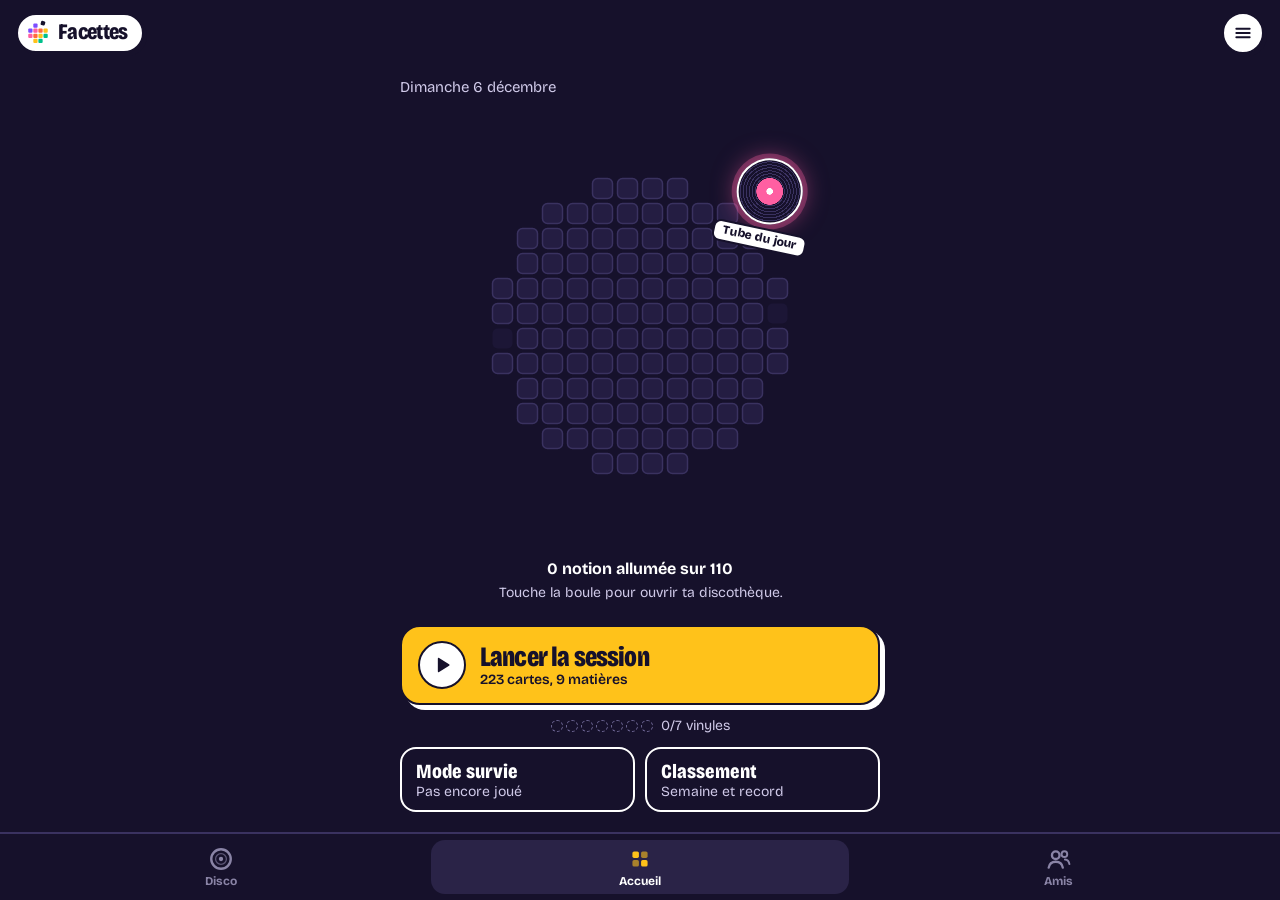
==== index.html @ 5434ef72 "Écran Amis : demandes, classement des amis, records battus Co-Authored-By: Claude Opus 5.5 <noreply@" ====
<!doctype html>
<html lang="fr">
<head>
  <meta charset="utf-8">
  <meta name="viewport" content="width=device-width, initial-scale=1, maximum-scale=1, viewport-fit=cover">
  <!-- CSP (GitHub Pages n'envoie pas d'en-têtes) : seuls nos fichiers, Supabase et Turnstile sont autorisés.
       Elle protège la session (dans localStorage) même si une faille XSS apparaissait un jour. -->
  <meta http-equiv="Content-Security-Policy" content="default-src 'self'; script-src 'self' https://challenges.cloudflare.com; connect-src 'self' https://hiqymrmygjisqqypbfxp.supabase.co; frame-src https://challenges.cloudflare.com; img-src 'self' data:; style-src 'self'; font-src 'self'; base-uri 'none'; form-action 'none'; object-src 'none'">
  <meta name="referrer" content="strict-origin-when-cross-origin">
  <title>Facettes</title>
  <meta name="description" content="Facettes : un fil de révision du BUT informatique, fiches et petits jeux qui alternent.">
  <link rel="manifest" href="manifest.webmanifest">
  <meta name="theme-color" content="#16112B">
  <link rel="icon" href="favicon.svg" type="image/svg+xml">
  <!-- iPhone : l'écran d'accueil n'accepte pas le SVG, il lui faut un PNG 180×180 -->
  <link rel="apple-touch-icon" href="icone-180.png">
  <meta name="apple-mobile-web-app-capable" content="yes">
  <meta name="mobile-web-app-capable" content="yes">
  <meta name="apple-mobile-web-app-status-bar-style" content="black-translucent">
  <meta name="apple-mobile-web-app-title" content="Facettes">
  <link rel="preload" href="polices/bricolage-grotesque.woff2" as="font" type="font/woff2" crossorigin>
  <link rel="stylesheet" href="theme.css">
  <link rel="stylesheet" href="fil.css">
</head>
<body>

<!-- Écran de lancement : les tuiles forment la boule, la facette saute, puis le rideau se lève.
     Tout est en CSS : même si le JavaScript plante, l'écran se retire seul. Toucher pour passer. -->
<div class="f-lancement" id="lancement" aria-hidden="true">
  <div class="f-lancement-centre">
    <svg class="f-lancement-logo" viewBox="0 0 256 256" aria-hidden="true"><g transform="translate(-8 8)"><rect class="tuile" x="77" y="41" width="30" height="30" rx="7" fill="#FF6B3D"/><rect class="tuile" x="113" y="41" width="30" height="30" rx="7" fill="#FFC21A"/><rect class="tuile" x="41" y="77" width="30" height="30" rx="7" fill="#FF6B3D"/><rect class="tuile" x="77" y="77" width="30" height="30" rx="7" fill="#FFC21A"/><rect class="tuile" x="113" y="77" width="30" height="30" rx="7" fill="#00C08B"/><rect class="tuile" x="149" y="77" width="30" height="30" rx="7" fill="#3D5AFE"/><rect class="tuile" x="185" y="77" width="30" height="30" rx="7" fill="#7B4DFF"/><rect class="tuile" x="41" y="113" width="30" height="30" rx="7" fill="#FFC21A"/><rect class="tuile" x="77" y="113" width="30" height="30" rx="7" fill="#00C08B"/><rect class="tuile" x="113" y="113" width="30" height="30" rx="7" fill="#3D5AFE"/><rect class="tuile" x="149" y="113" width="30" height="30" rx="7" fill="#7B4DFF"/><rect class="tuile" x="185" y="113" width="30" height="30" rx="7" fill="#FF5FA2"/><rect class="tuile" x="41" y="149" width="30" height="30" rx="7" fill="#00C08B"/><rect class="tuile" x="77" y="149" width="30" height="30" rx="7" fill="#3D5AFE"/><rect class="tuile" x="113" y="149" width="30" height="30" rx="7" fill="#7B4DFF"/><rect class="tuile" x="149" y="149" width="30" height="30" rx="7" fill="#FF5FA2"/><rect class="tuile" x="185" y="149" width="30" height="30" rx="7" fill="#FF6B3D"/><rect class="tuile" x="77" y="185" width="30" height="30" rx="7" fill="#7B4DFF"/><rect class="tuile" x="113" y="185" width="30" height="30" rx="7" fill="#FF5FA2"/><rect class="tuile" x="149" y="185" width="30" height="30" rx="7" fill="#FF6B3D"/><g transform="translate(20 -20) rotate(15 164 56)"><g class="saut"><rect x="149" y="41" width="30" height="30" rx="7" fill="#16112B"/></g></g></g></svg>
    <p class="f-lancement-nom">Facettes</p>
  </div>
</div>

<header class="f-entete">
  <button class="f-marque" id="btn-accueil" type="button" aria-label="Facettes, retour à l'accueil"><svg class="f-symbole" viewBox="0 0 256 256" aria-hidden="true"><g transform="translate(-10 12)"><rect x="82" y="32" width="42" height="42" rx="10" fill="#7B4DFF"/><rect x="32" y="82" width="42" height="42" rx="10" fill="#7B4DFF"/><rect x="82" y="82" width="42" height="42" rx="10" fill="#FF5FA2"/><rect x="132" y="82" width="42" height="42" rx="10" fill="#FF6B3D"/><rect x="182" y="82" width="42" height="42" rx="10" fill="#FFC21A"/><rect x="32" y="132" width="42" height="42" rx="10" fill="#FF5FA2"/><rect x="82" y="132" width="42" height="42" rx="10" fill="#FF6B3D"/><rect x="132" y="132" width="42" height="42" rx="10" fill="#FFC21A"/><rect x="182" y="132" width="42" height="42" rx="10" fill="#00C08B"/><rect x="82" y="182" width="42" height="42" rx="10" fill="#FFC21A"/><rect x="132" y="182" width="42" height="42" rx="10" fill="#00C08B"/><rect x="132" y="32" width="42" height="42" rx="10" fill="#16112B" transform="translate(24 -24) rotate(15 153 53)"/></g></svg>Facettes</button>
  <span class="f-score cache" id="score" aria-live="polite"></span>
  <button class="f-menu" id="btn-reglages" type="button" aria-label="Réglages et progression">
    <svg viewBox="0 0 24 24" fill="none" stroke="currentColor" stroke-width="2.4" stroke-linecap="round" aria-hidden="true">
      <path d="M4 7h16M4 12h16M4 17h16"></path>
    </svg>
  </button>
</header>

<!-- Réglages : rempli par app.js à chaque ouverture -->
<dialog class="f-reglages" id="reglages" aria-labelledby="titre-reglages">
  <div class="f-reglages-haut">
    <h2 id="titre-reglages" tabindex="-1" autofocus>Réglages</h2>
    <button class="f-option f-fermer" id="btn-fermer-reglages" type="button">Fermer</button>
  </div>
  <section>
    <h3>Matières</h3>
    <div class="f-pastilles" id="choix-matieres"></div>
  </section>
  <section>
    <h3>Jeux</h3>
    <div class="f-pastilles" id="choix-formats"></div>
  </section>
  <section>
    <h3>Compte</h3>
    <div class="f-compte" id="compte"></div>
  </section>
  <section class="f-reglages-bas">
    <button class="f-zero" id="btn-zero" type="button">Effacer ma progression</button>
  </section>
  <p class="f-version" id="version">Version inconnue (hors ligne ou premier lancement)</p>
</dialog>

<!-- Tes données (RGPD) : rempli par donnees.js -->
<dialog class="f-reglages" id="donnees" aria-labelledby="titre-donnees"></dialog>

<!-- Le fil : un écran par carte, on fait défiler verticalement (scroll-snap) -->
<!-- Accueil (mosaïque) : rempli par app.js -->
<section class="f-accueil" id="accueil" aria-label="Accueil"></section>

<!-- Ta discothèque (une matière = un album, une notion = une piste) : remplie par discotheque.js -->
<section class="f-accueil f-discotheque cache" id="discotheque" aria-label="Ta discothèque"></section>

<!-- Classement du mode Survie : rempli par classement.js -->
<section class="f-accueil f-classement cache" id="classement" aria-label="Classement"></section>

<!-- Écran Amis : rempli par amis.js -->
<section class="f-accueil f-amis cache" id="amis" aria-label="Amis"></section>

<!-- Barre d'onglets du bas : nav.js -->
<nav class="f-nav" id="nav" aria-label="Navigation principale">
  <button type="button" data-onglet="disco"><svg viewBox="0 0 24 24" aria-hidden="true"><circle cx="12" cy="12" r="9" fill="none" stroke="currentColor" stroke-width="2.2"/><circle cx="12" cy="12" r="5" fill="none" stroke="currentColor" stroke-width="1.2" opacity=".6"/><circle cx="12" cy="12" r="2" fill="currentColor"/></svg><span>Disco</span></button>
  <button type="button" data-onglet="accueil"><svg viewBox="0 0 24 24" aria-hidden="true"><rect x="5" y="5" width="6" height="6" rx="1.5" fill="currentColor"/><rect x="13" y="5" width="6" height="6" rx="1.5" fill="currentColor" opacity=".6"/><rect x="5" y="13" width="6" height="6" rx="1.5" fill="currentColor" opacity=".6"/><rect x="13" y="13" width="6" height="6" rx="1.5" fill="currentColor"/></svg><span>Accueil</span></button>
  <button type="button" data-onglet="amis"><svg viewBox="0 0 24 24" aria-hidden="true"><circle cx="9" cy="8.5" r="3.5" fill="none" stroke="currentColor" stroke-width="2.2"/><path d="M2.5 20c.6-3.6 3.2-5.5 6.5-5.5s5.9 1.9 6.5 5.5" fill="none" stroke="currentColor" stroke-width="2.2" stroke-linecap="round"/><circle cx="17" cy="7.5" r="2.6" fill="none" stroke="currentColor" stroke-width="1.8"/><path d="M17.5 12.5c2.3.2 3.7 1.7 4.1 4.2" fill="none" stroke="currentColor" stroke-width="1.8" stroke-linecap="round"/></svg><span>Amis</span><span class="f-nav-pastille cache" aria-hidden="true"></span></button>
</nav>

<main class="f-fil cache" id="fil" aria-label="Fil de révision">
  <section class="f-ecran"><div class="f-carte"><p>Chargement des cartes…</p></div></section>
</main>

<script src="validation.js"></script>
<script src="installer.js"></script>
<script src="nav.js"></script>
<script src="app.js"></script>
<!-- supabase-js 2.119.2 auto-hébergé (version figée, marche hors ligne) ; compte.js s'en passe s'il manque -->
<script src="vendor/supabase-2.119.2.js"></script>
<script src="compte.js"></script>
<script src="donnees.js"></script>
<script src="classement.js"></script>
<script src="amis.js"></script>
<script src="livret.js"></script>
<script src="discotheque.js"></script>
</body>
</html>
---- theme.css ----
/* ==========================================================
   Base commune à tous les styles.
   Chaque style (theme/<id>.css) redéfinit les variables de :root.
   ========================================================== */

/* Valeurs par défaut des variables optionnelles */
:root {
  --police-titre: var(--police);
  --poids-titre: 700;
  --serrage-titre: -0.025em;
  --etirement-titre: 100%;
  --style-titre: normal;
  --bordure: 1px;
  --btn-rayon: var(--r-md);
  --ombre-btn: none;
  --trait-fort: #C9D0DA;
  --accent-texte: var(--accent);
  --ok: #1D6A3A;            /* succès, « fonctionne » */
  --sur-ok: #FFFFFF;        /* texte posé sur --ok */
  --alerte: #C93C3C;        /* suppression, erreur */
  --sur-alerte: #FFFFFF;    /* texte posé sur --alerte */
  --coeur: #E0446A;         /* « j'aime », favori */
  --code-fond: #172131;
  --code-texte: #E6EBF2;
  --tel: var(--encre);
  /* Mouvement : chaque style peut avoir son caractère */
  --duree: .28s;
  --courbe: cubic-bezier(.2, .7, .2, 1);
  interpolate-size: allow-keywords;
}

/* Les questions (<details>) s'ouvrent en douceur */
details::details-content { height: 0; overflow: clip; transition: height var(--duree) var(--courbe), content-visibility var(--duree) allow-discrete; }
details[open]::details-content { height: auto; }

h1, h2, h3, h4, .logo { font-family: var(--police-titre); font-stretch: var(--etirement-titre); font-style: var(--style-titre); }

/* ---------- Base ---------- */
*, *::before, *::after { box-sizing: border-box; }
* { margin: 0; padding: 0; }
html {
  -webkit-text-size-adjust: 100%;
  touch-action: manipulation;   /* app, pas site : pas de zoom au double tap (le pincement reste possible) */
  overscroll-behavior: none;    /* ni rebond ni « tirer pour recharger » */
  -webkit-tap-highlight-color: transparent;   /* pas de flash gris au toucher */
}
button { -webkit-user-select: none; user-select: none; -webkit-touch-callout: none; }
*, *::before, *::after { touch-action: manipulation; }   /* iOS : pas de zoom au double tap, nulle part */
body {
  background: var(--fond);
  color: var(--encre);
  font-family: var(--police);
  font-size: var(--t-base);
  line-height: 1.55;
  -webkit-font-smoothing: antialiased;
}
img, svg { display: block; max-width: 100%; }
a { color: inherit; }
ul, ol { list-style: none; }
/* Un lien vers #section ne passe pas sous une navigation fixe */
[id] { scroll-margin-top: 80px; }

:focus-visible { outline: 2px solid var(--accent); outline-offset: 3px; border-radius: 2px; }

@media (prefers-reduced-motion: reduce) {
  *, *::before, *::after { animation: none !important; transition: none !important; }
}

/* ---------- Mise en page ---------- */
.conteneur { width: 100%; max-width: var(--largeur); margin-inline: auto; padding-inline: var(--gouttiere); }
@media (max-width: 600px) { :root { --gouttiere: 16px; } }

.titre-section { font-size: var(--t-xl); line-height: 1.15; letter-spacing: var(--serrage-titre); font-weight: var(--poids-titre); }
.texte-gris { color: var(--gris); }
.sr-only { position: absolute; width: 1px; height: 1px; overflow: hidden; clip: rect(0 0 0 0); white-space: nowrap; }

/* ---------- Boutons ---------- */
.btn {
  display: inline-block;
  padding: 12px 20px;
  border-radius: var(--btn-rayon);
  font: 500 var(--t-base)/1.2 var(--police);
  text-decoration: none;
  border: var(--bordure) solid transparent;
  cursor: pointer;
  transition: background-color .15s, border-color .15s;
}
.btn-principal { background: var(--accent); color: var(--sur-accent); box-shadow: var(--ombre-btn); }
.btn-principal:hover { background: color-mix(in srgb, var(--accent) 88%, black); }
.btn-secondaire { border-color: var(--trait-fort); color: var(--encre); background: transparent; }
.btn-secondaire:hover { border-color: var(--gris); }

/* ---------- Image à remplacer ----------
   Bloc de couleur qui tient la place d'une vraie photo. Toujours remplacer par <img>. */
.visuel-vide {
  display: flex; align-items: flex-end;
  padding: 14px;
  min-height: 120px;
  background: color-mix(in srgb, var(--accent) 12%, var(--trait-doux));
  border-radius: var(--r-lg);
  color: color-mix(in srgb, var(--encre) 60%, transparent);
  font-size: var(--t-sm);
}
.visuel-vide.ton-2 { background: color-mix(in srgb, var(--accent) 24%, var(--trait-doux)); }
.visuel-vide.ton-3 { background: color-mix(in srgb, var(--encre) 14%, var(--trait-doux)); }

/* ---------- Étiquette ---------- */
.etiquette { display: inline-block; padding: 2px 9px; border-radius: 999px; background: var(--accent-doux); color: var(--accent-texte); font-size: 13px; font-weight: 500; }

/* ---------- Maquette d'app (visuel produit en HTML) ----------
   Remplacer par une vraie capture si le projet en a une. */
.maquette {
  display: grid;
  grid-template-columns: 150px 1fr;
  grid-template-rows: auto 1fr;
  min-height: 330px;
  overflow: hidden;
  background: var(--surface);
  border: var(--bordure) solid var(--trait);
  border-radius: var(--r-lg);
  box-shadow: var(--ombre);
  font-size: var(--t-sm);
}
.maquette-barre { grid-column: 1 / -1; display: flex; align-items: center; gap: 8px; padding: 10px 14px; border-bottom: 1px solid var(--trait-doux); color: var(--gris); font-size: 13px; }
.maquette-barre i { width: 10px; height: 10px; border-radius: 50%; background: var(--trait); }
.maquette-menu { padding: 12px 8px; border-right: 1px solid var(--trait-doux); color: var(--gris); font-size: 13px; }
.maquette-menu li { padding: 7px 10px; border-radius: var(--r-sm); }
.maquette-menu .actif { background: var(--accent-doux); color: var(--accent-texte); font-weight: 500; }
.maquette-corps { padding: 18px; display: flex; flex-direction: column; gap: 8px; }
.maquette-corps h4 { font-size: 15px; margin-bottom: 6px; }
.maquette-ligne { display: flex; justify-content: space-between; gap: 12px; padding: 11px 13px; border: 1px solid var(--trait-doux); border-radius: var(--r-md); }
.maquette-ligne span:last-child { color: var(--gris); }
.maquette-pied { margin-top: auto; display: flex; justify-content: space-between; align-items: center; padding-top: 12px; font-size: 13px; color: var(--gris); }
.maquette-pied b { background: var(--accent); color: var(--sur-accent); font-weight: 500; padding: 8px 14px; border-radius: var(--r-sm); }

/* Seul mouvement automatique de la page : les lignes arrivent une à une */
.maquette-ligne { animation: arrivee .5s ease-out both; }
.maquette-ligne:nth-child(3) { animation-delay: .15s; }
.maquette-ligne:nth-child(4) { animation-delay: .3s; }
@keyframes arrivee { from { opacity: 0; transform: translateY(6px); } }

@media (max-width: 760px) {
  .maquette { grid-template-columns: 1fr; min-height: 0; }
  .maquette-menu { display: none; }
}

/* ---------- Téléphone : comportements d'app ---------- */
@media (max-width: 600px) {
  /* Espacements plus serrés (html:root pour passer devant les styles) */
  html:root { --section-y: 3rem; }

  /* Liste qui défile au doigt : la carte suivante dépasse pour inviter au geste */
  .defile-mobile.defile-mobile.defile-mobile {
    display: grid; grid-template-columns: none; grid-auto-flow: column; grid-auto-columns: 84%;
    gap: 12px; overflow-x: auto; scroll-snap-type: x mandatory; scrollbar-width: none;
    margin-inline: calc(-1 * var(--gouttiere)); padding-inline: var(--gouttiere); scroll-padding-inline: var(--gouttiere);
  }
  .defile-mobile::-webkit-scrollbar { display: none; }
  .defile-mobile.defile-mobile.defile-mobile > * { scroll-snap-align: start; grid-row: auto; grid-column: auto; }
}

/* ==========================================================
   Briques des écrans d'app (rayon « Écrans d'app »)
   ========================================================== */
/* Colonne d'app : pleine largeur sur téléphone, centrée sur ordinateur */
.app-col { width: 100%; max-width: 480px; margin-inline: auto; padding-inline: 16px; }
.app-ecran { padding-block: 16px; }

/* Bouton rond avec seulement une icône */
.btn-icone { display: inline-grid; place-items: center; width: 40px; height: 40px; flex: none; border: 0; border-radius: 50%; background: var(--surface); color: var(--encre); cursor: pointer; }
.btn-icone:hover { background: var(--trait-doux); }
.btn-icone svg, .icone { width: 20px; height: 20px; flex: none; }

/* Pastille de couleur devant une catégorie */
.pastille { display: inline-block; width: 7px; height: 7px; border-radius: 50%; background: var(--accent); flex: none; }
.pastille.neutre { background: var(--trait-fort); }

/* Badge court (état, nouveauté) */
.badge { display: inline-block; padding: 2px 8px; border-radius: 6px; font-size: 12px; font-weight: 600; background: var(--accent); color: var(--sur-accent); }
.badge.doux { background: var(--accent-doux); color: var(--accent-texte); }
.badge.contour { background: none; color: var(--accent-texte); box-shadow: inset 0 0 0 1px currentColor; }

/* Ligne d'infos secondaires : source, heure… */
.meta { display: flex; flex-wrap: wrap; align-items: center; gap: 4px 10px; font-size: 13px; color: var(--gris); }
.meta b { color: var(--encre); font-weight: 600; }

/* Interrupteur (case à cocher stylée) */
.interrupteur { position: relative; display: inline-block; width: 44px; height: 26px; flex: none; }
.interrupteur input { position: absolute; inset: 0; opacity: 0; margin: 0; cursor: pointer; }
.interrupteur span { position: absolute; inset: 0; border-radius: 999px; background: var(--trait-fort); transition: background .2s; pointer-events: none; }
.interrupteur span::after { content: ""; position: absolute; top: 3px; left: 3px; width: 20px; height: 20px; border-radius: 50%; background: #fff; box-shadow: 0 1px 2px rgba(0,0,0,.25); transition: transform .2s; }
.interrupteur input:checked + span { background: var(--accent); }
.interrupteur input:checked + span::after { transform: translateX(18px); }
.interrupteur input:focus-visible + span { outline: 2px solid var(--accent); outline-offset: 2px; }

/* Champ de formulaire (16 px pour éviter le zoom automatique sur iPhone) */
.champ { display: grid; gap: 6px; }
.champ label { font-size: var(--t-sm); font-weight: 500; }
.champ input { width: 100%; padding: 12px 14px; border: var(--bordure) solid var(--trait-fort); border-radius: var(--r-md); background: var(--surface); color: var(--encre); font: 16px var(--police); }
.champ input:focus { outline: 2px solid var(--accent); outline-offset: 0; border-color: transparent; }

/* Ligne de liste cliquable : icône, texte, valeur, chevron */
.ligne-app { display: flex; align-items: center; gap: 14px; padding: 14px 16px; text-decoration: none; color: inherit; }
.ligne-app + .ligne-app { border-top: var(--bordure) solid var(--trait-doux); }
.ligne-app .texte { flex: 1; min-width: 0; }
.ligne-app .texte small { display: block; font-size: 13px; color: var(--gris); }
.ligne-app .valeur { font-size: 14px; color: var(--gris); }
.ligne-app .chevron-d { width: 16px; height: 16px; color: var(--gris); flex: none; }
.groupe-app { background: var(--surface); border-radius: var(--r-lg); overflow: hidden; }
/*
id: acier
nom: Acier
statut: valide
description: Clair, froid et net. Bleu cobalt, une seule police sans fioritures.
pour: Logiciel, outil pro, finance, startup
police: https://fonts.googleapis.com/css2?family=Schibsted+Grotesk:wght@400;500;700&display=swap
palette-cobalt: Cobalt
palette-sapin: Vert sapin | --accent: #1F6B4A; --accent-doux: #E0EEE6
palette-brique: Rouge brique | --accent: #A63A2B; --accent-doux: #F5E3E0
palette-graphite: Graphite | --accent: #2B3442; --accent-doux: #E3E6EB
palette-violet: Violet | --accent: #5B3FA0; --accent-doux: #ECE6F6
*/

:root {
  /* Mouvement */
  --duree: .25s; --courbe: cubic-bezier(.2, .7, .2, 1);
  /* Couleurs */
  --fond: #F2F4F7;          /* fond de page */
  --surface: #FFFFFF;       /* blocs posés sur le fond */
  --encre: #172131;         /* texte principal */
  --gris: #5A6577;          /* texte secondaire */
  --trait: #D8DDE5;         /* bordures visibles */
  --trait-doux: #E6E9EE;    /* séparateurs discrets */
  --accent: #1F45B8;        /* boutons, liens, élément actif */
  --accent-doux: #E8EDFA;   /* fond d'un élément actif */
  --sur-accent: #FFFFFF;    /* texte posé sur l'accent */

  /* Typo : une seule famille */
  --police: "Schibsted Grotesk", system-ui, sans-serif;
  --t-sm: 0.875rem;   /* 14px */
  --t-base: 1.0625rem;/* 17px */
  --t-md: 1.3125rem;  /* 21px */
  --t-lg: 1.625rem;   /* 26px */
  --t-xl: clamp(1.75rem, 3vw, 2.125rem);
  --t-2xl: clamp(2.25rem, 4.4vw, 3.375rem);

  /* Rayons : plus l'objet est grand, plus le rayon est grand */
  --r-sm: 6px;
  --r-md: 8px;
  --r-lg: 12px;

  /* Espacements */
  --section-y: clamp(4rem, 9vw, 7rem);
  --largeur: 1120px;
  --gouttiere: 24px;

  /* Ombre unique, réservée aux objets « posés » (maquettes) */
  --ombre: 0 1px 1px rgba(23,33,49,.04), 0 12px 32px -8px rgba(23,33,49,.16);
}
---- fil.css ----
/* ==========================================================
   Agon — style « autocollant » par-dessus theme.css
   Chaque matière a sa couleur plein écran ; le contenu est posé dessus comme un sticker
   (contour d'encre épais + ombre dure décalée). Une seule police : Bricolage Grotesque.
   ========================================================== */

/* Police auto-hébergée (brique RGPD du wiki) : variable en graisse, largeur et taille optique */
@font-face {
  font-family: "Bricolage Grotesque";
  src: url("polices/bricolage-grotesque.woff2") format("woff2");
  font-weight: 400 800;
  font-stretch: 75% 100%;
  font-display: swap;
}

:root {
  /* Haut de l'écran utilisable : sous la barre d'état, et sous le flou qu'iOS ajoute dessous
     dans l'app installée (à peu près la hauteur de l'encoche en plus). 0 en plus sans encoche. */
  --haut: calc(max(12px, env(safe-area-inset-top, 0px)) + env(safe-area-inset-top, 0px) * .95);
  --encre: #16112B;          /* contours, texte, ombres */
  --papier: #FFFFFF;         /* fond des autocollants */
  --fond: #16112B;
  --gris: #5B5675;           /* texte secondaire sur papier */
  --bon: #B9F6CA;            /* réponse juste */
  --rate: #FFC9D2;           /* réponse fausse */
  --police: "Bricolage Grotesque", system-ui, sans-serif;
  --mono: ui-monospace, "Cascadia Code", Consolas, monospace;
  --trait: 2.5px solid var(--encre);
  --ombre: 6px 6px 0 var(--encre);
  --ombre-petite: 3px 3px 0 var(--encre);
  --ressort: cubic-bezier(.3, 1.4, .5, 1);

  /* Couleur de l'écran courant (redéfinie par matière) et couleur du texte posé dessus */
  --c: #E9E4FF;
  --sur: var(--encre);
}

/* Une couleur par matière. Texte blanc seulement là où le contraste le permet. */
[data-matiere="bd"]     { --c: #3D5AFE; --sur: #FFFFFF; }
[data-matiere="dev"]    { --c: #FF6B3D; }
[data-matiere="sys"]    { --c: #00C08B; }
[data-matiere="reseau"] { --c: #7B4DFF; --sur: #FFFFFF; }
[data-matiere="maths"]  { --c: #FFC21A; }
[data-matiere="web"]    { --c: #FF5FA2; }
[data-matiere="eco"]    { --c: #2FD3E0; }
[data-matiere="archi"]  { --c: #A3E635; }
[data-matiere="com"]    { --c: #F0A6FF; }
/* Prise d'otage : rouge alarme, toutes matières confondues */
[data-matiere="chrono"] { --c: #D61F3B; --sur: #FFFFFF; }
/* Survie : violet électrique */
[data-matiere="survie"] { --c: #6A3DF0; --sur: #FFFFFF; }
/* Tube du jour : piste de danse de nuit */
[data-matiere="tube"]   { --c: #16112B; --sur: #FFFFFF; }

/* !important : sans lui, une règle display:flex/grid gagne à spécificité égale (piège [hidden]) */
.cache { display: none !important; }

html, body { height: 100%; overflow: hidden; }
/* Le fond de la page prend la couleur de l'écran affiché (--fond-actif, posé par app.js) :
   Safari récent colore sa barre du haut d'après ce fond plutôt que d'après theme-color */
html, body { background: var(--fond-actif, var(--encre)); transition: background-color .3s; }
body { font-family: var(--police); color: var(--encre); }
h1, h2, h3 { font-family: var(--police); }

/* ---------- En-tête : deux petits autocollants posés sur l'écran ---------- */
.f-entete {
  position: fixed; inset: 0 0 auto; z-index: 10;
  display: flex; align-items: center; justify-content: space-between;
  padding: var(--haut) max(16px, env(safe-area-inset-right)) 0 max(16px, env(safe-area-inset-left));
  pointer-events: none;
}
.f-marque, .f-score {
  padding: 4px 14px 6px; border: var(--trait); border-radius: 999px;
  background: var(--papier); box-shadow: var(--ombre-petite);
}
.f-marque { display: flex; align-items: center; gap: 6px; font-size: 22px; font-weight: 800; font-stretch: 80%; letter-spacing: -0.03em; line-height: 1.1; margin-right: auto; padding-left: 8px; }
.f-symbole { width: 26px; height: 26px; flex: none; }
.f-score { font-size: 16px; font-weight: 700; font-variant-numeric: tabular-nums; line-height: 1.3; }
.f-entete { gap: 10px; }
.f-menu {
  pointer-events: auto; display: grid; place-items: center; width: 42px; height: 42px; padding: 0;
  border: var(--trait); border-radius: 50%; background: var(--papier); color: var(--encre);
  box-shadow: var(--ombre-petite); cursor: pointer;
}
.f-menu svg { width: 20px; height: 20px; }
.f-menu:active { transform: translate(3px, 3px); box-shadow: none; }

/* ---------- Le fil ----------
   Un écran = une carte. scroll-snap-stop: always empêche de sauter plusieurs cartes d'un coup de pouce. */
.f-fil {
  position: fixed; inset: 0;
  /* Pas de défilement libre : app.js avance d'une carte par geste (doigt, molette, clavier) */
  overflow: hidden; overscroll-behavior: contain;
  scroll-snap-type: y mandatory; scrollbar-width: none;
}
.f-fil::-webkit-scrollbar { display: none; }
.f-ecran {
  height: 100%; scroll-snap-align: start;
  display: grid; grid-template-columns: minmax(0, 1fr); place-items: center;
  padding: calc(var(--haut) + 58px) 18px max(18px, env(safe-area-inset-bottom));
  background: var(--c); color: var(--sur);
}
.f-pile { width: 100%; max-width: 480px; max-height: 100%; display: flex; flex-direction: column; gap: 16px; min-height: 0; }

/* Le nom de la matière, en grand, directement sur la couleur : c'est lui qui annonce le changement de sujet */
.f-haut { padding-inline: 4px; }
.f-matiere {
  font-size: clamp(2.5rem, 12vw, 3.75rem); font-weight: 800; font-stretch: 75%;
  line-height: .92; letter-spacing: -0.035em; text-wrap: balance;
}
.f-format { margin-top: 8px; font-size: 16px; line-height: 1.3; }
.f-format b { font-weight: 700; }

/* ---------- L'autocollant ---------- */
.f-carte {
  position: relative; min-height: 0; overflow-y: auto;
  display: flex; flex-direction: column; gap: 14px;
  padding: 20px 18px; background: var(--papier); color: var(--encre);
  border: var(--trait); border-radius: 22px; box-shadow: var(--ombre);
  font-size: 17px; line-height: 1.5;
  scrollbar-width: none;
}
.f-carte::-webkit-scrollbar { display: none; }
/* Sans ça, un enfant avec overflow (le bloc de code) se tasse et coupe sa dernière ligne */
.f-carte > * { flex-shrink: 0; }
.f-carte h2 { font-size: 30px; font-weight: 800; font-stretch: 85%; line-height: 1.05; letter-spacing: -0.03em; }
.f-consigne { font-size: 21px; font-weight: 700; font-stretch: 90%; line-height: 1.2; letter-spacing: -0.015em; }
.f-discret { color: var(--gris); }

.f-suite { text-align: center; font-size: 15px; font-weight: 600; }

/* Retour après une réponse */
.f-retour { padding: 12px 14px; border: var(--trait); border-radius: 14px; font-size: 15px; line-height: 1.45; }
.f-retour b { display: block; font-size: 18px; font-weight: 800; letter-spacing: -0.01em; }
.f-retour.ok { background: var(--bon); }
.f-retour.ko { background: var(--rate); }
.f-retour { animation: f-pose .35s var(--ressort); }
@keyframes f-pose { from { transform: scale(.92) rotate(-1.5deg); opacity: 0; } }

/* ---------- Boutons-autocollants (communs aux jeux) ----------
   Appuyer enfonce l'autocollant dans son ombre. */
.f-choix { display: grid; gap: 10px; }
.f-choix.deux { grid-template-columns: 1fr 1fr; }
.f-option {
  padding: 12px 14px; text-align: left;
  background: var(--papier); border: var(--trait); border-radius: 14px; box-shadow: var(--ombre-petite);
  font: 500 17px/1.3 var(--police); color: var(--encre); cursor: pointer;
  transition: transform .1s, box-shadow .1s, background-color .2s;
}
.f-option:active:not(:disabled) { transform: translate(3px, 3px); box-shadow: 0 0 0 var(--encre); }
.f-option:disabled { cursor: default; }
.f-option.choisi { background: color-mix(in srgb, var(--c) 30%, var(--papier)); transform: translate(-1px, -2px); box-shadow: 4px 5px 0 var(--encre); }
.f-option.bon { background: var(--bon); }
.f-option.faux { background: var(--rate); }
.f-option.secoue { animation: f-secoue .3s; background: var(--rate); }
@keyframes f-secoue { 25% { translate: -6px 0; } 75% { translate: 6px 0; } }
.f-choix.deux .f-option { text-align: center; font-weight: 700; font-size: 18px; }

/* ---------- Fiche info ---------- */
.f-fiche p + p { margin-top: -4px; }
.f-retenir { padding: 12px 14px; border: var(--trait); border-radius: 14px; background: color-mix(in srgb, var(--c) 22%, var(--papier)); font-size: 15px; }
.f-retenir b { display: block; font-size: 16px; font-weight: 800; }

/* ---------- Vrai ou faux : l'autocollant se tire à gauche ou à droite ----------
   touch-action: pan-y laisse le défilement vertical au navigateur et nous donne le glissé horizontal. */
.f-affirmation {
  position: relative; padding: 30px 18px; text-align: center;
  background: color-mix(in srgb, var(--c) 18%, var(--papier));
  border: var(--trait); border-radius: 18px; box-shadow: var(--ombre-petite);
  font-size: 23px; font-weight: 700; font-stretch: 90%; line-height: 1.2; letter-spacing: -0.015em;
  touch-action: pan-y; user-select: none; cursor: grab;
  transition: transform .35s var(--ressort), background-color .2s;
}
.f-affirmation.tire { transition: none; cursor: grabbing; }
.f-affirmation.vers-vrai { background: var(--bon); }
.f-affirmation.vers-faux { background: var(--rate); }
/* Tampon qui apparaît en tirant la carte */
.f-affirmation::after {
  position: absolute; top: -14px; padding: 2px 12px 4px; border: var(--trait); border-radius: 10px;
  background: var(--papier); font-size: 18px; font-weight: 800; opacity: 0; transition: opacity .15s;
}
.f-affirmation.vers-vrai::after { content: "Vrai"; right: 14px; rotate: 6deg; opacity: 1; }
.f-affirmation.vers-faux::after { content: "Faux"; left: 14px; rotate: -6deg; opacity: 1; }
.f-aide-swipe { display: flex; justify-content: space-between; margin-top: -4px; font-size: 14px; color: var(--gris); }
.f-aide-swipe span:nth-child(2) { font-weight: 700; color: var(--encre); }
/* Première carte vrai/faux de la session : elle se balance une fois pour montrer qu'on peut la tirer */
.f-affirmation.indice-glisse { animation: f-balance 1.4s var(--courbe) .5s 1; }
@keyframes f-balance {
  20% { transform: translateX(-38px) rotate(-2deg); }
  45% { transform: translateX(38px) rotate(2deg); }
  70% { transform: none; }
}

/* ---------- Prise d'otage ---------- */
.f-chrono { display: flex; flex-direction: column; gap: 14px; }
.f-chrono-intro { display: flex; flex-direction: column; gap: 10px; }
.f-lancer { margin-top: 6px; text-align: center; font-weight: 800; font-size: 20px; padding-block: 16px; background: var(--c); color: var(--sur); }
.f-chrono-barre { position: relative; display: flex; align-items: center; justify-content: space-between; gap: 12px; }
.f-chrono-temps { font-size: 40px; font-weight: 800; font-stretch: 75%; line-height: 1; letter-spacing: -0.02em; font-variant-numeric: tabular-nums; }
.f-chrono-temps.urgent { color: var(--c); animation: f-pouls .5s ease-in-out infinite alternate; }
@keyframes f-pouls { to { transform: scale(1.06); } }
/* Pastilles : une par question */
.f-pips { display: flex; gap: 6px; }
.f-pips i { width: 18px; height: 18px; border: 2.5px solid var(--encre); border-radius: 50%; background: var(--papier); transition: transform .2s var(--ressort); }
.f-pips i.courant { transform: scale(1.25); background: color-mix(in srgb, var(--c) 30%, var(--papier)); }
.f-pips i.ok { background: var(--bon); animation: f-pop .35s var(--ressort); }
.f-pips i.ko { background: var(--c); animation: f-pop .35s var(--ressort); }
@keyframes f-pop { 50% { transform: scale(1.5); } }

/* « −3 s » qui s'envole depuis le chrono */
.f-penalite {
  position: absolute; left: 132px; top: 10px; pointer-events: none;
  padding: 2px 10px 4px; border: var(--trait); border-radius: 10px; background: var(--c); color: var(--sur);
  font-size: 20px; font-weight: 800; animation: f-envol .9s ease-out forwards;
}
@keyframes f-envol { 0% { transform: translateY(0) scale(.6); opacity: 0; } 20% { transform: translateY(-6px) scale(1.15); opacity: 1; } 100% { transform: translate(14px, -10px) scale(1); opacity: 0; } }

/* Compte à rebours 3, 2, 1 */
.f-decompte { display: grid; place-items: center; min-height: 190px; font-size: 110px; font-weight: 800; font-stretch: 75%; line-height: 1; color: var(--c); }
.f-decompte.tape { animation: f-tape .62s var(--ressort); }
@keyframes f-tape { 0% { transform: scale(2.2); opacity: 0; } 35% { transform: scale(1); opacity: 1; } 80% { transform: scale(.94); opacity: 1; } 100% { transform: scale(.7); opacity: 0; } }

/* Chaque question arrive en glissant depuis la droite */
.f-chrono-question.entre { animation: f-entre .3s var(--ressort); }
@keyframes f-entre { from { transform: translateX(60px) rotate(2deg); opacity: 0; } }
.f-chrono-question.entre.eclair-ok { animation: f-entre .3s var(--ressort), f-eclair-ok .35s; }
.f-chrono-question.entre.eclair-ko { animation: f-entre .3s var(--ressort), f-eclair-ko .35s; }

/* Dernières secondes : l'écran entier bat comme une alarme */
.f-ecran.alerte { animation: f-alarme .5s ease-in-out infinite alternate; }
@keyframes f-alarme { to { background-color: color-mix(in srgb, var(--c) 70%, black); } }

/* Tampon de fin */
.f-tampon {
  position: relative; justify-self: center; align-self: center; margin-block: 6px;
  padding: 6px 22px 10px; border: 4px solid currentColor; border-radius: 14px;
  font-size: 44px; font-weight: 800; font-stretch: 75%; letter-spacing: -0.02em; line-height: 1;
  rotate: -6deg; animation: f-tampon .45s cubic-bezier(.3, 1.6, .5, 1);
}
.f-tampon.ok { color: #138A4B; background: var(--bon); }
.f-tampon.ko { color: var(--c); background: var(--rate); }
@keyframes f-tampon { from { transform: scale(2.6); opacity: 0; } }
.f-chrono-question:has(.f-tampon) { align-items: center; }
.f-chrono-question:has(.f-tampon) .f-recap { align-self: stretch; }

/* Confettis : partent du tampon dans toutes les directions */
.f-confettis { position: absolute; left: 50%; top: 50%; pointer-events: none; }
.f-confettis i {
  position: absolute; width: 10px; height: 14px; border: 2px solid var(--encre); border-radius: 3px;
  animation: f-confetti 1.1s cubic-bezier(.2, .8, .3, 1) .1s both;
}
@keyframes f-confetti {
  from { transform: translate(-50%, -50%) rotate(0); opacity: 1; }
  to { transform: translate(calc(-50% + var(--x)), calc(-50% + var(--y) + 60px)) rotate(var(--r)); opacity: 0; }
}
.f-chrono-jauge { height: 14px; border: var(--trait); border-radius: 999px; overflow: hidden; background: var(--papier); }
.f-chrono-jauge i { display: block; height: 100%; background: var(--encre); }
.f-chrono-question { display: flex; flex-direction: column; gap: 12px; border-radius: 18px; }
.f-chrono-question.eclair-ok { animation: f-eclair-ok .35s; }
.f-chrono-question.eclair-ko { animation: f-eclair-ko .35s; }
@keyframes f-eclair-ok { from { box-shadow: 0 0 0 8px var(--bon); } }
@keyframes f-eclair-ko { from { box-shadow: 0 0 0 8px var(--rate); } 30% { translate: -6px 0; } 60% { translate: 6px 0; } }
.f-chrono .f-choix.deux .f-option { font-size: 16px; font-weight: 600; padding-inline: 8px; }
.f-bilan { text-align: center; font-weight: 600; margin-top: -4px; }
.f-recap { padding: 10px 14px; border: var(--trait); border-radius: 14px; background: color-mix(in srgb, var(--c) 10%, var(--papier)); font-size: 14px; line-height: 1.35; }
.f-recap b { display: block; margin-bottom: 4px; font-size: 16px; font-weight: 800; }
.f-recap ul { display: grid; gap: 6px; padding-left: 18px; list-style: disc; }

/* ---------- Réglages ---------- */
.f-reglages {
  /* Entre le flou d'iOS en haut et la barre d'accueil en bas */
  inset: calc(var(--haut) + 8px) 0 max(16px, env(safe-area-inset-bottom)) 0;
  width: min(100% - 24px, 520px); max-height: min(100% - var(--haut) - 8px - max(16px, env(safe-area-inset-bottom)), 760px); margin: auto;
  padding: 0; border: var(--trait); border-radius: 22px; box-shadow: var(--ombre);
  background: var(--papier); color: var(--encre); overflow-y: auto; overscroll-behavior: contain; scrollbar-width: none;
}
.f-reglages::backdrop { background: rgb(22 17 43 / .55); }
.f-reglages[open] { animation: f-pose .35s var(--ressort); }
.f-reglages-haut {
  position: sticky; top: 0; z-index: 1; display: flex; align-items: center; justify-content: space-between;
  padding: 16px 18px 12px; background: var(--papier); border-bottom: var(--trait);
}
.f-reglages h2 { font-size: 30px; font-weight: 800; font-stretch: 80%; letter-spacing: -0.03em; line-height: 1; }
.f-reglages section { padding: 16px 18px; }
.f-reglages section + section { border-top: 2px dashed var(--trait-doux, #E6E9EE); }
.f-reglages h3 { font-size: 20px; font-weight: 800; letter-spacing: -0.01em; }
.f-reglages .f-discret { font-size: 15px; margin-top: 2px; }
.f-fermer { padding: 8px 14px; font-weight: 700; }
.f-reglages-bas { display: flex; justify-content: center; }
.f-zero { padding: 6px 10px; border: 0; background: none; color: var(--gris); font: 700 14px var(--police); text-decoration: underline; cursor: pointer; }
.f-zero.confirmer { color: #D23B53; }

.f-pastilles { display: flex; flex-wrap: wrap; gap: 8px; margin-top: 12px; }
.f-pastille {
  display: inline-flex; align-items: center; gap: 8px; padding: 7px 14px 8px;
  border: var(--trait); border-radius: 999px; background: var(--papier); color: var(--gris);
  font: 600 15px var(--police); cursor: pointer; box-shadow: none;
  transition: background-color .15s, box-shadow .15s, transform .1s;
}
.f-pastille::before { content: ""; width: 12px; height: 12px; border: 2px solid var(--encre); border-radius: 50%; background: var(--papier); }
.f-pastille[aria-pressed="true"] { color: var(--encre); box-shadow: var(--ombre-petite); }
.f-pastille[aria-pressed="true"]::before { background: var(--pastille, var(--encre)); }
.f-pastille:active { transform: translate(2px, 2px); }
.f-pastille.secoue { animation: f-secoue .3s; }


.f-danger { text-align: center; font-weight: 700; margin-top: 12px; width: 100%; }

/* ---------- Compte ---------- */
.f-compte { display: grid; gap: 10px; margin-top: 10px; }
.f-compte-form { display: grid; grid-template-columns: minmax(0, 1fr) auto; gap: 10px; }
.f-champ {
  min-width: 0; padding: 12px 14px; border: var(--trait); border-radius: 14px; background: var(--papier);
  font: 500 17px/1.3 var(--police); color: var(--encre);
}
.f-champ:focus-visible { outline: 3px solid var(--c, #7B4DFF); outline-offset: 2px; }
.f-compte-valider { text-align: center; font-weight: 700; }
.f-compte-actions .f-option { text-align: center; font-weight: 600; }
.f-compte-msg { font-size: 15px; font-weight: 600; color: #B0003A; }
.f-compte-msg:empty { display: none; }
.f-compte-note { font-size: 14px; }
.f-pseudo { display: grid; gap: 8px; }
.f-pseudo .f-lien { display: inline; margin-left: 4px; }
.f-turnstile { min-height: 65px; }
.f-donnees-ouvrir { text-align: center; font-weight: 600; }

/* ---------- Tes données ---------- */
.f-donnees { display: grid; gap: 12px; font-size: 16px; line-height: 1.45; }
.f-donnees a { color: var(--encre); font-weight: 700; }
.f-donnees-export, .f-donnees-enregistrer { text-align: center; font-weight: 700; margin-top: 4px; }   /* place réservée au widget anti-robot, pour éviter un saut */
.f-compte .f-danger { margin-top: 0; }
.f-lien { justify-self: start; padding: 0; border: 0; background: none; font: 600 15px var(--police); color: var(--encre); text-decoration: underline; cursor: pointer; }
@media (max-width: 380px) { .f-compte-form { grid-template-columns: minmax(0, 1fr); } }
.f-danger.confirmer { background: var(--rate); }

/* ---------- Texte à trous ---------- */
.f-phrase { font-size: 21px; font-weight: 600; line-height: 1.45; letter-spacing: -0.01em; }
.f-trou {
  display: inline-block; min-width: 4.5em; padding: 0 8px; margin-inline: 2px;
  border: var(--trait); border-radius: 10px; text-align: center; line-height: 1.3;
  background: color-mix(in srgb, var(--c) 22%, var(--papier)); font-weight: 800;
}
.f-trou.bon { background: var(--bon); }
.f-trou.faux { background: var(--rate); }

/* ---------- Associer ---------- */
.f-paires { display: grid; grid-template-columns: 1fr 1.45fr; gap: 10px; align-items: start; }
.f-paires .f-colonne { display: grid; gap: 10px; }
.f-paires .f-option { font-size: 15px; padding: 10px 11px; }
.f-paires .f-gauche { font-family: var(--mono); font-weight: 700; font-size: 14px; }
/* Paires trouvées : une bande verte par paire, qui se pose au-dessus des boutons restants */
.f-faites { display: grid; gap: 8px; }
.f-faites:empty { display: none; }
.f-paire-faite {
  display: grid; grid-template-columns: 1fr 1.45fr; gap: 10px; align-items: center;
  padding: 8px 12px; border: var(--trait); border-radius: 12px; background: var(--bon);
  font-size: 15px; line-height: 1.3; animation: f-pose .35s var(--ressort);
}
.f-paire-faite code { font: 700 14px var(--mono); }

/* ---------- Remettre dans l'ordre ---------- */
.f-rang {
  display: inline-grid; place-items: center; width: 26px; height: 26px; margin-right: 10px; vertical-align: 1px;
  border-radius: 50%; background: var(--encre); color: var(--papier); font-size: 14px; font-weight: 800;
}

/* ---------- Trouve l'erreur : chaque ligne de code est un bouton ---------- */
.f-code { display: grid; padding: 10px 0; scrollbar-width: thin; border: var(--trait); border-radius: 14px; background: var(--encre); overflow-x: auto; }
.f-ligne {
  display: flex; gap: 8px; padding: 4px 6px 4px 4px; border: 0; background: none; text-align: left; cursor: pointer;
  font: 13px/1.5 var(--mono); color: #EDEAF7; white-space: pre;
}
.f-ligne i { font-style: normal; min-width: 1.2em; text-align: right; opacity: .4; user-select: none; }
.f-ligne:hover:not(:disabled) { background: rgb(255 255 255 / .1); }
.f-ligne:disabled { cursor: default; }
.f-ligne.bon { background: var(--bon); color: var(--encre); }
.f-ligne.faux { background: var(--rate); color: var(--encre); text-decoration: line-through; }
.f-correction { margin-top: 6px; font-family: var(--mono); font-size: 13px; }

/* ---------- Fin du fil ---------- */
.f-fin { align-items: stretch; text-align: center; }
.f-fin .btn {
  margin-top: 6px; padding: 14px 18px; border: var(--trait); border-radius: 14px; box-shadow: var(--ombre-petite);
  background: #7B4DFF; color: #FFFFFF; font: 700 18px var(--police);
}
.f-fin .btn:active { transform: translate(3px, 3px); box-shadow: none; }

:focus-visible { outline: 3px dashed var(--encre); outline-offset: 4px; }
.f-ligne:focus-visible { outline-color: #FFFFFF; outline-offset: -3px; }

/* Écrans bas (petit téléphone en paysage, fenêtre réduite) : la matière se fait plus discrète */
@media (max-height: 640px) {
  .f-matiere { font-size: 2rem; }
  .f-pile { gap: 10px; }
}
.f-reglages h2:focus { outline: none; }

/* Vrai ou faux : la carte tirée peut sortir de l'autocollant (contenu court, pas besoin de défiler) */
.f-jeu:has(> .f-affirmation) { overflow: visible; }

/* ---------- Prise d'otage : l'écran qui enferme ---------- */
/* Fil verrouillé : plus de défilement tant que la partie n'est pas finie */
.f-fil.verrouille { overflow: hidden; }

/* Barreaux : tombent à l'arrivée, remontent si l'otage est libéré, restent si c'est perdu */
.f-otage { position: relative; overflow: hidden; }
.f-otage .f-pile { position: relative; z-index: 1; }
.f-barreaux {
  position: absolute; inset: 0; pointer-events: none;
  background: repeating-linear-gradient(90deg, transparent 0 34px, var(--encre) 34px 46px);
  opacity: .9; transform: translateY(-101%);
}
.f-barreaux::after {
  /* Traverse du haut de la grille */
  content: ""; position: absolute; left: 0; right: 0; top: 0; height: 22px; background: var(--encre);
}
.f-otage.capture .f-barreaux { animation: f-barreaux-tombent .55s cubic-bezier(.5, 0, .75, 0) forwards, f-choc .25s .55s; }
.f-otage.libere .f-barreaux { animation: f-barreaux-montent .9s .5s cubic-bezier(.3, 0, .2, 1) both; }
@keyframes f-barreaux-tombent { from { transform: translateY(-101%); } to { transform: translateY(0); } }
@keyframes f-barreaux-montent { from { transform: translateY(0); } to { transform: translateY(-101%); } }
@keyframes f-choc { 30% { translate: 0 6px; } 60% { translate: 0 -3px; } }
/* L'écran tremble à la capture */
.f-otage.capture .f-pile { animation: f-secousse .4s .55s; }
@keyframes f-secousse { 20% { translate: -7px 0; } 40% { translate: 6px 0; } 60% { translate: -4px 0; } 80% { translate: 2px 0; } }

/* Titre en lettre de rançon */
.f-rancon { display: flex; flex-wrap: wrap; gap: 6px 14px; font-size: clamp(2.3rem, 11vw, 3.4rem); }
.f-mot { display: inline-flex; gap: 3px; white-space: nowrap; }
.f-lettre {
  display: inline-block; padding: 2px 6px 6px; border: 2px solid var(--encre); border-radius: 4px;
  line-height: 1; rotate: var(--tourne); translate: 0 var(--monte); box-shadow: 2px 2px 0 var(--encre);
}
.f-lettre.serre { font-stretch: 100%; font-weight: 600; }
.f-lettre.papier { background: #FFFFFF; color: var(--encre); }
.f-lettre.encre { background: var(--encre); color: #FFFFFF; }
.f-lettre.jaune { background: #FFC21A; color: var(--encre); }
.f-lettre.rose { background: #FF5FA2; color: var(--encre); }
.f-lettre.bleu { background: #3D5AFE; color: #FFFFFF; }
/* Les lettres se collent une à une, juste après la chute des barreaux */
.f-otage.capture .f-lettre { animation: f-lettre-colle .28s var(--ressort) both; animation-delay: calc(.5s + var(--i, 0) * 45ms); }
@keyframes f-lettre-colle { from { transform: scale(1.8); opacity: 0; } }
/* Avant la capture, le titre reste caché : il apparaîtra collé lettre par lettre (pas de clignotement) */
.f-otage:not(.capture):not(.termine) .f-lettre { opacity: 0; }

/* Numéro de version, en bas des réglages */
.f-version { padding: 0 18px 18px; font-size: 13px; color: var(--gris); text-align: center; }

/* Étiquette « Nouvelle version » posée en bas de l'écran */
.f-maj {
  position: fixed; left: 50%; bottom: max(18px, env(safe-area-inset-bottom)); z-index: 20; translate: -50% 0;
  padding: 10px 18px 12px; border: var(--trait); border-radius: 999px; background: #FFC21A; color: var(--encre);
  box-shadow: var(--ombre-petite); font: 700 16px var(--police); cursor: pointer; white-space: nowrap;
  animation: f-pose .35s var(--ressort);
}

/* ---------- Écran de lancement ----------
   Les tuiles arrivent de partout et forment la boule, la facette saute, le nom s'écrit, puis le rideau se lève.
   Tout en CSS : l'écran se retire seul même si le JavaScript plante. */
.f-lancement {
  position: fixed; inset: 0; z-index: 100; display: grid; place-items: center;
  background: var(--encre); animation: f-rideau .45s var(--courbe) 1.75s forwards;
}
.f-lancement.passe { animation: f-rideau .25s var(--courbe) forwards; }
@keyframes f-rideau { to { transform: translateY(-100%); visibility: hidden; } }
.f-lancement-centre { display: grid; justify-items: center; gap: 6px; }
.f-lancement-logo { width: 160px; height: 160px; overflow: visible; }
.f-lancement-logo .tuile {
  transform-box: fill-box; transform-origin: center;
  animation: f-tuile-arrive .5s var(--ressort) both; animation-delay: calc(var(--i) * 30ms);
}
/* Départ de chaque tuile (ordre du SVG) : ici plutôt qu’en style en ligne, interdit par la CSP */
.f-lancement-logo .tuile:nth-of-type(1) { --i: 0; --dx: -100px; --dy: -100px; }
.f-lancement-logo .tuile:nth-of-type(2) { --i: 1; --dx: -27px; --dy: -59px; }
.f-lancement-logo .tuile:nth-of-type(3) { --i: 2; --dx: 46px; --dy: -18px; }
.f-lancement-logo .tuile:nth-of-type(4) { --i: 3; --dx: -81px; --dy: 23px; }
.f-lancement-logo .tuile:nth-of-type(5) { --i: 4; --dx: -8px; --dy: 64px; }
.f-lancement-logo .tuile:nth-of-type(6) { --i: 5; --dx: 65px; --dy: -95px; }
.f-lancement-logo .tuile:nth-of-type(7) { --i: 6; --dx: -62px; --dy: -54px; }
.f-lancement-logo .tuile:nth-of-type(8) { --i: 7; --dx: 11px; --dy: -13px; }
.f-lancement-logo .tuile:nth-of-type(9) { --i: 8; --dx: 84px; --dy: 28px; }
.f-lancement-logo .tuile:nth-of-type(10) { --i: 9; --dx: -43px; --dy: 69px; }
.f-lancement-logo .tuile:nth-of-type(11) { --i: 10; --dx: 30px; --dy: -90px; }
.f-lancement-logo .tuile:nth-of-type(12) { --i: 11; --dx: -97px; --dy: -49px; }
.f-lancement-logo .tuile:nth-of-type(13) { --i: 12; --dx: -24px; --dy: -8px; }
.f-lancement-logo .tuile:nth-of-type(14) { --i: 13; --dx: 49px; --dy: 33px; }
.f-lancement-logo .tuile:nth-of-type(15) { --i: 14; --dx: -78px; --dy: 74px; }
.f-lancement-logo .tuile:nth-of-type(16) { --i: 15; --dx: -5px; --dy: -85px; }
.f-lancement-logo .tuile:nth-of-type(17) { --i: 16; --dx: 68px; --dy: -44px; }
.f-lancement-logo .tuile:nth-of-type(18) { --i: 17; --dx: -59px; --dy: -3px; }
.f-lancement-logo .tuile:nth-of-type(19) { --i: 18; --dx: 14px; --dy: 38px; }
.f-lancement-logo .tuile:nth-of-type(20) { --i: 19; --dx: 87px; --dy: 79px; }
@keyframes f-tuile-arrive { from { transform: translate(var(--dx), var(--dy)) scale(0) rotate(90deg); opacity: 0; } }
.f-lancement-logo .saut { transform-box: fill-box; transform-origin: center; animation: f-saut .5s cubic-bezier(.3, 1.7, .5, 1) 1s both; }
@keyframes f-saut { from { transform: translate(-22px, 22px) rotate(-15deg); } }
.f-lancement-nom {
  color: #FFFFFF; font-size: 46px; font-weight: 800; font-stretch: 75%; letter-spacing: -0.035em; line-height: 1;
  animation: f-nom-arrive .35s var(--ressort) 1.15s both;
}
@keyframes f-nom-arrive { from { transform: translateY(14px) scale(.9); opacity: 0; } }
/* Animations coupées (réglage d'accessibilité) : pas d'écran de lancement */
@media (prefers-reduced-motion: reduce) { .f-lancement { display: none; } }

/* ---------- Tube du jour ---------- */
/* Les lumières de la boule tournent lentement sur la piste */
.f-ecran[data-matiere="tube"] { position: relative; overflow: hidden; }
.f-ecran[data-matiere="tube"] .f-pile { position: relative; z-index: 1; }
.f-ecran[data-matiere="tube"]::before {
  content: ""; position: absolute; inset: -60%; pointer-events: none; opacity: .6;
  background:
    radial-gradient(circle at 30% 30%, #FF5FA2 0 3%, transparent 7%),
    radial-gradient(circle at 68% 36%, #3D5AFE 0 4%, transparent 8%),
    radial-gradient(circle at 42% 70%, #FFC21A 0 3%, transparent 7%),
    radial-gradient(circle at 74% 72%, #00C08B 0 3%, transparent 7%),
    radial-gradient(circle at 22% 58%, #7B4DFF 0 4%, transparent 8%),
    radial-gradient(circle at 56% 18%, #FF6B3D 0 3%, transparent 7%),
    radial-gradient(circle at 84% 52%, #FFFFFF 0 1.5%, transparent 4%),
    radial-gradient(circle at 12% 34%, #FFFFFF 0 1.5%, transparent 4%);
  animation: f-lumieres 18s linear infinite;
}
@keyframes f-lumieres { to { transform: rotate(360deg); } }
.f-tube-regle { padding: 8px 12px; border: 2px dashed var(--encre); border-radius: 12px; font-size: 15px; font-weight: 600; }

/* Vitrine : 7 emplacements de vinyles */
.f-vitrine { display: grid; gap: 8px; justify-items: center; }
.f-vinyles { display: flex; gap: 6px; flex-wrap: wrap; justify-content: center; }
.f-vinyle {
  --etiquette: #FF5FA2;
  width: 34px; height: 34px; border-radius: 50%; border: 2.5px dashed #B9B3D1; background: #F4F2FA;
}
.f-vinyle:nth-child(7n+1) { --etiquette: #3D5AFE; }
.f-vinyle:nth-child(7n+2) { --etiquette: #7B4DFF; }
.f-vinyle:nth-child(7n+3) { --etiquette: #FF5FA2; }
.f-vinyle:nth-child(7n+4) { --etiquette: #FF6B3D; }
.f-vinyle:nth-child(7n+5) { --etiquette: #FFC21A; }
.f-vinyle:nth-child(7n+6) { --etiquette: #00C08B; }
.f-vinyle:nth-child(7n+7) { --etiquette: #2FD3E0; }
.f-vinyle.plein {
  border: 2.5px solid var(--encre);
  background:
    radial-gradient(circle, #FFFFFF 0 7%, var(--etiquette) 8% 30%, transparent 31%),
    repeating-radial-gradient(circle, #16112B 0 2px, #3A3260 2px 3px);
}
/* Le vinyle gagné tombe dans son emplacement en tournant */
.f-vinyle.arrive { animation: f-vinyle-arrive .8s cubic-bezier(.3, 1.4, .5, 1) .15s both; }
@keyframes f-vinyle-arrive { from { transform: translateY(-70px) rotate(-540deg) scale(1.6); opacity: 0; } }
/* 7 vinyles : ils fondent en un disque d'or */
.f-vinyle.fondu { animation: f-vinyle-fond .7s ease-in both; }
@keyframes f-vinyle-fond { from { background: #FFC21A; border: 2.5px solid var(--encre); transform: scale(1.2); } }
.f-vitrine-legende { font-size: 14px; font-weight: 600; text-align: center; }
.f-disque-or {
  display: inline-block; padding: 2px 10px 4px; border: 2px solid var(--encre); border-radius: 999px;
  background: linear-gradient(135deg, #FFE27A, #FFC21A 45%, #E0A100); color: var(--encre); font-weight: 800;
}
.f-disque-or.arrive { animation: f-tampon .5s cubic-bezier(.3, 1.6, .5, 1) .5s both; }
/* Sur la piste de nuit, l'ombre d'encre ne se verrait pas : ombre rose disco à la place */
.f-ecran[data-matiere="tube"] .f-carte { box-shadow: 6px 6px 0 #FF5FA2; }

/* Pastille « À revoir » : la carte a été ratée la dernière fois (répétition espacée) */
.f-a-revoir {
  display: inline-block; margin-left: 8px; padding: 1px 9px 3px; vertical-align: 1px;
  border: 2px solid var(--encre); border-radius: 999px; background: #FFC9D2; color: var(--encre);
  font-size: 13px; font-weight: 800;
}

/* ---------- Accueil : la boule à facettes ----------
   Une facette par notion. Éteinte tant qu'elle n'est pas vue, pâle en cours, rose à revoir,
   allumée (couleur de sa matière) quand elle est maîtrisée. Un seul gros bouton en bas. */
.f-marque { pointer-events: auto; cursor: pointer; font-family: var(--police); color: var(--encre); }
.f-marque:active { transform: translate(3px, 3px); box-shadow: none; }
.f-accueil {
  position: fixed; inset: 0; overflow-y: auto; overscroll-behavior: contain;
  background: var(--encre); color: #FFFFFF;
  padding: calc(var(--haut) + 64px) 18px max(20px, env(safe-area-inset-bottom));
}
.f-accueil-col { max-width: 480px; margin-inline: auto; display: flex; flex-direction: column; gap: 14px; }
.f-accueil-boule { min-height: 100%; height: 100%; }
.f-accueil-titre { font-size: 40px; font-weight: 800; font-stretch: 75%; line-height: .98; letter-spacing: -0.035em; text-wrap: balance; }
.f-accueil-date { margin-bottom: -8px; font-size: 15px; color: #CFC9E8; }
.f-accueil-date::first-letter { text-transform: uppercase; }

/* La boule prend toute la hauteur qui reste (zone flexible), sans calcul sur la hauteur d'écran :
   iOS ne la donne pas pareil dans l'app installée. En bas, seul « Bientôt » descend dans la zone de la barre. */
#accueil { padding-bottom: max(12px, calc(env(safe-area-inset-bottom) - 16px)); }
.f-scene-zone { flex: 1 1 0; min-height: 150px; display: flex; align-items: center; justify-content: center; }
.f-scene { position: relative; height: min(100%, 300px, 78vw); aspect-ratio: 1; }
.f-boule { display: block; width: 100%; height: 100%; padding: 0; border: 0; border-radius: 50%; background: none; cursor: pointer; }
.f-boule:focus-visible { outline: 3px dashed #FFFFFF; outline-offset: 6px; }
.f-boule-svg { width: 100%; height: 100%; overflow: visible; }
.f-facette-boule { fill: #241D42; stroke: #3A3260; stroke-width: .6; }
.f-facette-boule.decor { fill: #1C1636; stroke: none; }
.f-facette-boule.en_cours { fill: var(--c); fill-opacity: .4; stroke: none; }
.f-facette-boule.a_revoir { fill: #FF4D6D; stroke: #FFC9D2; stroke-width: .8; }
.f-facette-boule.maitrisee { fill: var(--c); stroke: #FFFFFF; stroke-width: .6; }
/* Seul mouvement : à l'ouverture, les facettes allumées s'éclairent une à une */
.f-facette-boule.maitrisee, .f-facette-boule.en_cours, .f-facette-boule.a_revoir {
  animation: f-allume .5s ease-out both; animation-delay: calc(.2s + var(--i) * 12ms);
}
@keyframes f-allume { from { opacity: .15; } }
.f-boule-legende { text-align: center; font-size: 14px; color: #CFC9E8; margin-top: -4px; }
.f-boule-legende b { display: block; color: #FFFFFF; font-size: 16px; }

/* Le tube : la facette qui s'échappe de la boule, en vinyle */
.f-bulle-tube {
  position: absolute; top: -6%; right: -8%; display: flex; flex-direction: column; align-items: center; gap: 4px;
  padding: 0; border: 0; background: none; color: #FFFFFF; font-family: var(--police); cursor: pointer; rotate: 12deg;
}
.f-bulle-vinyle {
  width: 66px; height: 66px; border: 2.5px solid #FFFFFF; border-radius: 50%;
  background: radial-gradient(circle, #FFFFFF 0 7%, #FF5FA2 8% 30%, transparent 31%), repeating-radial-gradient(circle, #16112B 0 2px, #3A3260 2px 3px);
  box-shadow: 0 0 0 5px rgba(255, 95, 162, .3), 0 0 24px rgba(255, 95, 162, .55);
  animation: f-tourne 5s linear infinite;
}
@keyframes f-tourne { to { transform: rotate(360deg); } }
.f-bulle-texte { padding: 1px 8px 3px; border: 2px solid var(--encre); border-radius: 8px; background: #FFFFFF; color: var(--encre); font-size: 12px; font-weight: 800; white-space: nowrap; }
.f-bulle-tube.jouee { cursor: default; }
.f-bulle-tube.jouee .f-bulle-vinyle { animation: none; box-shadow: none; opacity: .45; border-color: #6F6896; }
.f-bulle-tube.jouee .f-bulle-texte { background: #2A2347; color: #CFC9E8; border-color: #6F6896; }

.f-accueil-bas { margin-top: auto; display: flex; flex-direction: column; gap: 10px; padding-top: 8px; }
.f-lancer-session {
  display: flex; align-items: center; gap: 14px; width: 100%; padding: 14px 16px;
  border: var(--trait); border-radius: 20px; background: #FFC21A; color: var(--encre);
  box-shadow: 5px 5px 0 #FFFFFF; font-family: var(--police); text-align: left; cursor: pointer;
  transition: transform .1s, box-shadow .1s;
}
.f-lancer-session:active { transform: translate(4px, 4px); box-shadow: 1px 1px 0 #FFFFFF; }
.f-lancer-texte { display: flex; flex-direction: column; }
.f-lancer-texte b { font-size: 28px; font-weight: 800; font-stretch: 75%; line-height: 1; letter-spacing: -0.03em; }
.f-lancer-texte span { font-size: 14px; font-weight: 600; }
.f-tuile-rond { flex: none; display: grid; place-items: center; width: 48px; height: 48px; border: var(--trait); border-radius: 50%; background: #FFFFFF; }
.f-tuile-rond svg { width: 20px; height: 20px; }

.f-ligne-info { display: flex; align-items: center; justify-content: center; gap: 8px; font-size: 14px; color: #CFC9E8; }
.f-ligne-info.discret { font-size: 13px; color: #8A84A6; }
.f-mini-vinyles { display: inline-flex; gap: 3px; }
.f-mini-vinyles i { width: 12px; height: 12px; border-radius: 50%; border: 1.5px dashed #6F6896; }
.f-mini-vinyles i.plein { border: 1.5px solid #FFFFFF; background: radial-gradient(circle, #FF5FA2 0 30%, #16112B 32%); }

/* Fin du fil : deux boutons */
.f-fin .btn-secondaire {
  margin-top: 6px; padding: 12px 18px; border: var(--trait); border-radius: 14px; box-shadow: var(--ombre-petite);
  background: #FFFFFF; color: var(--encre); font: 700 17px var(--police);
}


/* ---------- Ton arbre ----------
   Un tronc vertical, une branche par matière (sa couleur), une feuille-facette par notion. */
.f-retour-menu {
  align-self: flex-start; padding: 6px 14px 8px; border: var(--trait); border-radius: 999px;
  background: #FFFFFF; color: var(--encre); font: 700 15px var(--police); box-shadow: 3px 3px 0 #7B4DFF; cursor: pointer;
}
.f-arbre-intro { color: #CFC9E8; font-size: 15px; line-height: 1.4; }

/* ---------- Classement ---------- */
.f-classement-onglets { display: grid; grid-template-columns: 1fr 1fr; gap: 8px; }
.f-classement-onglet {
  padding: 10px; border: 2.5px solid #FFFFFF; border-radius: 999px; background: none; color: #FFFFFF;
  font: 700 16px var(--police); cursor: pointer;
}
.f-classement-onglet[aria-selected="true"] { background: #FFFFFF; color: var(--encre); box-shadow: 3px 3px 0 #FF5FA2; }
.f-classement-bandeau { color: #FFC21A; font-size: 14px; font-weight: 600; }
.f-classement-vide, .f-classement-invitation p { color: #CFC9E8; font-size: 16px; line-height: 1.4; }
.f-classement-invitation { display: grid; gap: 12px; }
.f-classement-connexion { text-align: center; font-weight: 700; }
.f-classement-rendu { display: grid; gap: 10px; }
.f-classement-liste { list-style: none; display: grid; gap: 8px; padding: 0; margin: 0; }
.f-classement-ligne {
  display: grid; grid-template-columns: 44px minmax(0, 1fr) auto; align-items: center; gap: 10px;
  padding: 10px 14px; border: var(--trait); border-radius: 14px; background: #FFFFFF; color: var(--encre);
  box-shadow: 3px 3px 0 #7B4DFF; font-size: 17px;
}
.f-classement-rang { font-weight: 800; font-size: 20px; font-stretch: 80%; }
.f-classement-pseudo { font-weight: 600; overflow: hidden; text-overflow: ellipsis; white-space: nowrap; }
.f-classement-pseudo small { font-weight: 500; color: var(--gris); }
.f-classement-score { font-weight: 800; font-size: 20px; }
.f-classement-ligne.or { background: #FFC21A; }
.f-classement-ligne.rose { background: #FF5FA2; }
.f-classement-ligne.bleu { background: #8FA3FF; }
.f-classement-ligne.moi { outline: 3px solid #00C08B; outline-offset: 2px; box-shadow: 3px 3px 0 #00C08B; }
.f-classement-sep { text-align: center; color: #CFC9E8; font-weight: 800; letter-spacing: .2em; }
.f-survie-rang { font-weight: 800; font-size: 18px; color: var(--encre); }
/* ---------- Ta discothèque : le bac à disques ---------- */
/* Une pochette par matière (couleur --c de la matière), la pochette centrée sort son vinyle : --sortie = 0,15 à 1 */
.f-bac-cadre { position: relative; margin-inline: -18px; }
.f-bac {
  position: relative;   /* offsetLeft des pochettes mesuré par rapport au bac */
  display: flex; gap: 6px; overflow-x: auto; scroll-snap-type: x mandatory; scrollbar-width: none;
  padding: 18px calc(50% - 80px) 22px; overscroll-behavior-x: contain;
}
.f-bac::-webkit-scrollbar { display: none; }
.f-pochette {
  position: relative; flex: none; width: 160px; aspect-ratio: 1; padding: 0; border: 0; background: none;
  scroll-snap-align: center; cursor: pointer; font-family: var(--police);
  transform: scale(.78) rotate(-4deg); opacity: .55; transition: transform .3s var(--ressort), opacity .3s;
}
.f-pochette:nth-child(even) { transform: scale(.78) rotate(4deg); }
.f-pochette { z-index: 2; }   /* les voisines passent devant le vinyle qui sort */
.f-pochette.courante { transform: none; opacity: 1; z-index: 1; }
.f-pochette-face {
  position: relative; z-index: 1; display: flex; flex-direction: column; justify-content: space-between; align-items: flex-start;
  width: 100%; height: 100%; padding: 10px; border: var(--trait); border-radius: 12px; background: var(--c);
  color: var(--encre); box-shadow: 4px 4px 0 #FFFFFF; text-align: left; overflow: hidden;
  transform: translateZ(0);   /* calque à part : Safari dessine sinon le vinyle animé par-dessus la face */
}
.f-pochette-face::after {   /* cercles décoratifs de pochette */
  content: ""; position: absolute; right: -30px; bottom: -30px; width: 110px; height: 110px; border-radius: 50%;
  border: 14px solid rgb(22 17 43 / .14);
}
.f-pochette-titre { position: relative; z-index: 1; display: grid; gap: 2px; }
.f-pochette-titre b { font-size: 20px; font-weight: 800; font-stretch: 80%; line-height: .95; letter-spacing: -0.02em; }
.f-pochette-titre small { font-size: 12px; font-weight: 700; }
.f-pochette-pastille {
  position: relative; z-index: 1; padding: 2px 8px; border-radius: 999px; background: var(--encre); color: #FFFFFF;
  font-size: 11px; font-weight: 800;
}
.f-vinyle-sort {
  position: absolute; z-index: 0; top: 5%; left: 5%; width: 90%; aspect-ratio: 1; border-radius: 50%;
  border: 2px solid #000000;
  background: radial-gradient(circle, #FF5FA2 0 13%, var(--encre) 14% 16%, #2B2450 17% 60%, #241D42 61% 63%, #2B2450 64% 100%);
  transition: transform .45s var(--ressort); will-change: transform;
}
/* Le vinyle sort d'un tiers au minimum, des deux tiers quand l'album est maîtrisé */
.f-pochette.courante .f-vinyle-sort { transform: translateX(calc((.3 + var(--sortie, .15) * .38) * 100%)) rotate(calc(var(--sortie, .15) * 200deg)); }
.f-pochette.or .f-vinyle-sort {
  background: radial-gradient(circle, #16112B 0 6%, #FFE27A 7% 14%, #B8860B 15% 17%, #FFC21A 18% 60%, #E0A800 61% 63%, #FFC21A 64% 100%);
}
.f-bac-prec, .f-bac-suiv {
  position: absolute; z-index: 3; top: 50%; translate: 0 -50%; width: 38px; height: 38px; border: var(--trait);
  border-radius: 50%; background: #FFFFFF; color: var(--encre); font: 800 22px/1 var(--police); cursor: pointer;
  box-shadow: 2px 2px 0 #7B4DFF;
}
.f-bac-prec { left: 10px; } .f-bac-suiv { right: 10px; }
@media (hover: none) { .f-bac-prec, .f-bac-suiv { display: none; } }   /* au doigt, on glisse */
.f-bac-points { display: flex; justify-content: center; gap: 6px; margin-top: -6px; }
.f-bac-points i { width: 8px; height: 8px; border-radius: 50%; background: #3A3260; }
.f-bac-points i.actif { background: #FFFFFF; }

/* Pistes de l'album courant */
.f-album { display: grid; gap: 10px; padding: 14px; border: var(--trait); border-radius: 18px; background: #FFFFFF;
  color: var(--encre); box-shadow: 4px 4px 0 var(--c); }
.f-album-haut h2 { font-size: 24px; font-weight: 800; font-stretch: 80%; letter-spacing: -0.02em; line-height: 1; }
.f-album-haut p { font-size: 13px; color: var(--gris); margin-top: 2px; }
.f-album-jouer { text-align: center; font-weight: 800; background: var(--encre); color: #FFFFFF; }
.f-pistes { list-style: none; display: grid; padding: 0; margin: 0; }
.f-piste {
  display: grid; grid-template-columns: 18px 14px minmax(0, 1fr) auto; gap: 4px 8px; align-items: center;
  padding: 8px 0; border-top: 2px dashed #E3DFF0;
}
.f-piste:first-child { border-top: 0; }
.f-piste-num { font-size: 13px; font-weight: 700; color: var(--gris); text-align: right; }
.f-piste-etat { width: 14px; height: 14px; border-radius: 4px; rotate: 15deg; border: 2px solid var(--encre); background: #FFFFFF; }
.f-piste-etat.maitrisee { background: #00C08B; }
.f-piste-etat.en_cours { background: #8FA3FF; }
.f-piste-etat.a_revoir { background: #FF5FA2; }
.f-piste-etat.pas_vue { border-style: dashed; border-color: #B9B3D1; }
.f-piste-nom { font-size: 15px; font-weight: 700; display: grid; }
.f-piste-nom small { font-size: 12px; font-weight: 500; color: var(--gris); }
.f-piste-jouer {
  width: 34px; height: 34px; border: var(--trait); border-radius: 50%; background: var(--c); color: var(--encre);
  font-size: 13px; cursor: pointer; box-shadow: 2px 2px 0 var(--encre);
}
.f-cases { grid-column: 3 / -1; display: flex; gap: 6px; }
.f-case {
  padding: 3px 10px; border: 2px solid var(--encre); border-radius: 999px; background: #FFFFFF; color: var(--encre);
  font: 700 12px var(--police); cursor: pointer;
}
.f-case[aria-pressed="true"][data-cas="a_venir"] { background: #E6E3F5; box-shadow: 2px 2px 0 var(--encre); }
.f-case[aria-pressed="true"][data-cas="ds_passe"] { background: #FFC21A; box-shadow: 2px 2px 0 var(--encre); }
.f-piste.grise .f-piste-nom, .f-piste.grise .f-piste-etat, .f-piste.grise .f-piste-jouer { opacity: .4; }

/* Livret de cours (admin) */
.f-livret { display: grid; gap: 8px; padding-top: 10px; border-top: 2px dashed #E3DFF0; }
.f-livret h3 { font-size: 17px; font-weight: 800; }
.f-livret-ajouter { width: 100%; text-align: center; font-weight: 700; }
.f-livret-bouton-zone:empty { display: none; }
.f-livret-bouton-zone { display: grid; gap: 6px; }
.f-livret-msg { font-size: 14px; font-weight: 600; color: var(--gris); }
.f-livret-msg:empty { display: none; }
.f-livret-liste { list-style: none; display: grid; gap: 6px; padding: 0; margin: 0; }
.f-livret-doc { display: grid; grid-template-columns: minmax(0, 1fr) auto auto; gap: 10px; align-items: center; font-size: 14px; }
.f-livret-nom { display: grid; font-weight: 600; overflow-wrap: anywhere; }
.f-livret-nom small { font-weight: 500; color: var(--gris); }
.f-livret-suppr.confirmer { color: #B0003A; }

/* ---------- Mode Survie ---------- */
.f-survie-record { font-size: 16px; font-weight: 700; }
.f-survie-points { font-size: 15px; font-weight: 700; }
.f-survie-score { font-size: 30px; font-weight: 800; font-stretch: 75%; }
.f-bonus { background: var(--bon); color: var(--encre); }
.f-survie-fin { display: grid; justify-items: center; gap: 4px; text-align: center; }
.f-survie-total { font-size: 18px; }
.f-survie-total b { font-size: 40px; font-weight: 800; font-stretch: 75%; margin-right: 4px; }
.f-retour-survie { text-align: center; font-weight: 700; }

/* Accueil : bouton Survie, plus discret que « Lancer la session » */
.f-bouton-survie {
  display: flex; align-items: baseline; justify-content: space-between; gap: 10px; width: 100%;
  padding: 12px 16px; border: 2.5px solid #FFFFFF; border-radius: 16px; background: none; color: #FFFFFF;
  font-family: var(--police); cursor: pointer;
}
.f-bouton-survie b { font-size: 20px; font-weight: 800; font-stretch: 80%; }
.f-bouton-survie span { font-size: 14px; color: #CFC9E8; }
/* ---------- Barre d'onglets du bas ---------- */
:root { --hauteur-nav: 62px; }
.f-nav {
  position: fixed; left: 0; right: 0; bottom: 0; z-index: 9;
  display: grid; grid-template-columns: repeat(3, 1fr);
  height: calc(var(--hauteur-nav) + max(6px, env(safe-area-inset-bottom)));
  padding: 6px max(12px, env(safe-area-inset-right)) max(6px, env(safe-area-inset-bottom)) max(12px, env(safe-area-inset-left));
  background: var(--encre); border-top: 2px solid #3A3260;
}
.f-nav button {
  position: relative; display: grid; justify-items: center; align-content: center; gap: 2px;
  padding: 0; border: 0; border-radius: 14px; background: none; color: #8A84A6; font: 700 12px var(--police); cursor: pointer;
}
.f-nav svg { width: 26px; height: 26px; }
.f-nav button[aria-current="page"] { color: #FFFFFF; background: #2A2347; }
.f-nav button[aria-current="page"] svg { color: #FFC21A; }
.f-nav button:focus-visible { outline: 3px solid #FFC21A; outline-offset: -3px; }
.f-nav-pastille {
  position: absolute; top: 2px; left: calc(50% + 6px); min-width: 18px; height: 18px; padding: 0 5px;
  border-radius: 999px; background: #FF5FA2; color: #16112B; font: 800 11px/18px var(--police); text-align: center;
}
/* Les écrans qui ont la barre lui réservent leur bas */
body.avec-nav #accueil, body.avec-nav .f-accueil {
  padding-bottom: calc(var(--hauteur-nav) + max(6px, env(safe-area-inset-bottom)) + 10px);
}

/* ---------- Écran Amis ---------- */
.f-amis-zone, .f-amis-rendu { display: grid; gap: 18px; }
.f-amis-bloc { display: grid; gap: 10px; }
.f-amis-titre { font-size: 22px; font-weight: 800; font-stretch: 85%; letter-spacing: -0.01em; }
.f-amis-activite {
  padding: 12px 14px; border: 2.5px solid #FFFFFF; border-radius: 14px; background: #FF5FA2; color: var(--encre);
  font-weight: 700; box-shadow: 3px 3px 0 #FFFFFF;
}
.f-amis-notions { display: block; font-weight: 500; color: var(--gris); }
.f-amis-ligne {
  display: flex; align-items: center; justify-content: space-between; gap: 10px; flex-wrap: wrap;
  padding: 8px 12px; border: 2px solid #3A3260; border-radius: 12px;
}
.f-amis-ligne b { font-size: 17px; overflow-wrap: anywhere; }
.f-amis-boutons { display: flex; gap: 8px; }
.f-amis-action { padding: 6px 12px; font-size: 15px; font-weight: 700; }
.f-amis-action.confirmer { background: var(--rate); }
.f-amis-ajout { display: grid; grid-template-columns: minmax(0, 1fr) auto; gap: 8px; }
.f-amis-pseudo {
  min-width: 0; padding: 10px 12px; border: var(--trait); border-radius: 12px; background: var(--papier); color: var(--encre);
  font: 600 16px var(--police);
}
.f-amis-envoyer { font-weight: 800; }
.f-amis-message { min-height: 1.4em; color: #CFC9E8; font-size: 15px; }
.f-amis-pseudo:disabled, .f-amis-envoyer:disabled, .f-amis-action:disabled { opacity: .5; }

/* Survie et Classement côte à côte sous « Lancer la session » */
.f-accueil-duo { display: grid; grid-template-columns: 1fr 1fr; gap: 10px; }
.f-accueil-duo .f-bouton-survie { flex-direction: column; align-items: flex-start; gap: 0; padding: 10px 14px; text-align: left; }
/* Petits écrans (iPhone SE) : on resserre */
@media (max-height: 700px) {
  .f-accueil-col { gap: 10px; }
  .f-accueil-titre { font-size: 32px; }
  .f-bulle-vinyle { width: 50px; height: 50px; }
}

/* Invitation à installer l'app (accueil) */
.f-installer {
  display: grid; grid-template-columns: 1fr auto; align-items: center; gap: 10px; width: 100%;
  padding: 12px 14px; border: 2.5px dashed #6F6896; border-radius: 16px; color: #CFC9E8; font-size: 14px; text-align: left;
}
.f-installer p { grid-column: 1 / -1; }
.f-installer b { color: #FFFFFF; }
.f-installer-oui {
  padding: 8px 14px; border: 2.5px solid #FFFFFF; border-radius: 999px; background: #FFFFFF; color: #16112B;
  font: 800 15px var(--police); cursor: pointer; justify-self: start;
}
.f-installer-non {
  grid-column: 2; padding: 8px 4px; border: 0; background: none; color: #8A84A6; font: 700 14px var(--police);
  cursor: pointer; text-decoration: underline;
}
.f-bouton-survie:active { transform: translate(2px, 2px); }
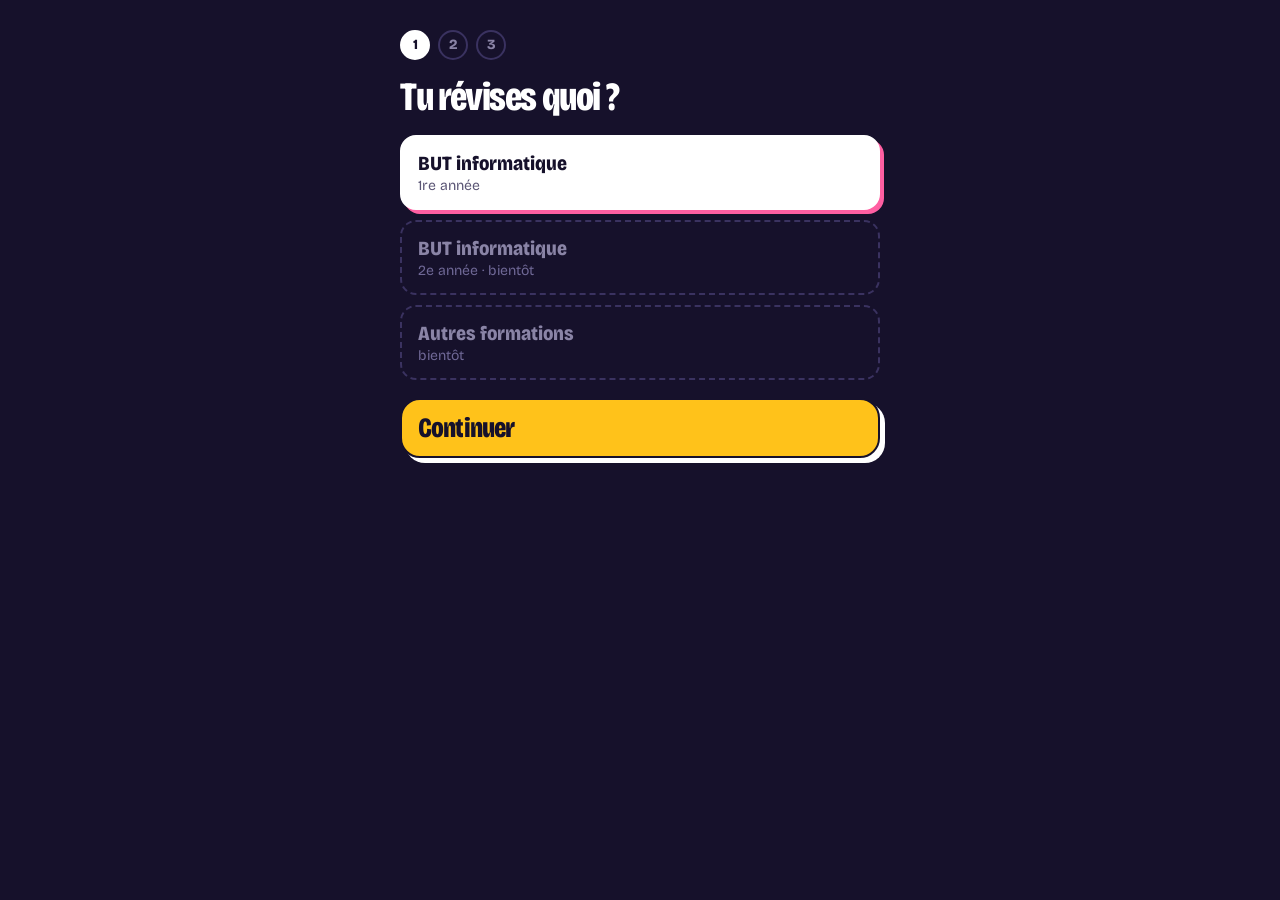
==== commit b129356c: "Portail : écran obligatoire, étapes parcours et compte, session simulée pour les tests Co-Authored-B" ====
--- a/index.html
+++ b/index.html
@@ -80,6 +80,9 @@
 <!-- Classement du mode Survie : rempli par classement.js -->
 <section class="f-accueil f-classement cache" id="classement" aria-label="Classement"></section>
 
+<!-- Portail d'accueil obligatoire (parcours, compte, profil) : rempli par portail.js -->
+<section class="f-accueil f-portail cache" id="portail" aria-label="Bienvenue"></section>
+
 <!-- Écran Amis : rempli par amis.js -->
 <section class="f-accueil f-amis cache" id="amis" aria-label="Amis"></section>
 
@@ -101,6 +104,7 @@
 <!-- supabase-js 2.119.2 auto-hébergé (version figée, marche hors ligne) ; compte.js s'en passe s'il manque -->
 <script src="vendor/supabase-2.119.2.js"></script>
 <script src="compte.js"></script>
+<script src="portail.js"></script>
 <script src="donnees.js"></script>
 <script src="classement.js"></script>
 <script src="amis.js"></script>
--- a/fil.css
+++ b/fil.css
@@ -801,12 +801,15 @@
 .f-bouton-survie b { font-size: 20px; font-weight: 800; font-stretch: 80%; }
 .f-bouton-survie span { font-size: 14px; color: #CFC9E8; }
 /* ---------- Barre d'onglets du bas ---------- */
-:root { --hauteur-nav: 62px; }
+/* Marge sous les icônes : la barre d'accueil de l'iPhone. Défaut d'iOS (app installée) : la zone d'affichage
+   s'arrête avant le bas de l'écran (--manque-bas, mesuré par app.js) et rien n'est dessiné en dessous ; la barre
+   d'accueil tombe alors dans cette bande, il n'y a plus à la réserver. */
+:root { --hauteur-nav: 62px; --bas-nav: max(6px, calc(env(safe-area-inset-bottom) - var(--manque-bas, 0px))); }
 .f-nav {
   position: fixed; left: 0; right: 0; bottom: 0; z-index: 9;
   display: grid; grid-template-columns: repeat(3, 1fr);
-  height: calc(var(--hauteur-nav) + max(6px, env(safe-area-inset-bottom)));
-  padding: 6px max(12px, env(safe-area-inset-right)) max(6px, env(safe-area-inset-bottom)) max(12px, env(safe-area-inset-left));
+  height: calc(var(--hauteur-nav) + var(--bas-nav));
+  padding: 6px max(12px, env(safe-area-inset-right)) var(--bas-nav) max(12px, env(safe-area-inset-left));
   background: var(--encre); border-top: 2px solid #3A3260;
 }
 .f-nav button {
@@ -821,10 +824,40 @@
   position: absolute; top: 2px; left: calc(50% + 6px); min-width: 18px; height: 18px; padding: 0 5px;
   border-radius: 999px; background: #FF5FA2; color: #16112B; font: 800 11px/18px var(--police); text-align: center;
 }
+/* « Nouvelle version » se pose au-dessus de la barre */
+body.avec-nav .f-maj { bottom: calc(var(--hauteur-nav) + var(--bas-nav) + 12px); }
 /* Les écrans qui ont la barre lui réservent leur bas */
 body.avec-nav #accueil, body.avec-nav .f-accueil {
-  padding-bottom: calc(var(--hauteur-nav) + max(6px, env(safe-area-inset-bottom)) + 10px);
-}
+  padding-bottom: calc(var(--hauteur-nav) + var(--bas-nav) + 10px);
+}
+
+/* ---------- Portail d'accueil ---------- */
+/* Tant qu'il est ouvert, rien d'autre ne s'affiche (compte obligatoire) */
+body.portail-ouvert .f-entete, body.portail-ouvert .f-nav, body.portail-ouvert .f-fil,
+body.portail-ouvert .f-accueil:not(#portail), body.portail-ouvert .f-maj { display: none !important; }
+#portail { padding-top: calc(var(--haut) + 18px); }
+.f-portail-col { gap: 18px; }
+.f-portail-etapes { display: flex; gap: 8px; padding: 0; margin: 0; list-style: none; }
+.f-portail-etapes li {
+  display: grid; place-items: center; width: 30px; height: 30px; border: 2px solid #3A3260; border-radius: 50%;
+  color: #8A84A6; font-weight: 800; font-size: 14px;
+}
+.f-portail-etapes li.faite { border-color: #00C08B; color: #00C08B; }
+.f-portail-etapes li.actuelle { border-color: #FFFFFF; background: #FFFFFF; color: var(--encre); }
+.f-portail-cartes { display: grid; gap: 10px; }
+.f-portail-parcours {
+  display: grid; gap: 2px; padding: 14px 16px; border: 2.5px solid #FFFFFF; border-radius: 16px; background: none;
+  color: #FFFFFF; font-family: var(--police); text-align: left; cursor: pointer;
+}
+.f-portail-parcours b { font-size: 20px; font-weight: 800; font-stretch: 85%; }
+.f-portail-parcours span { font-size: 14px; color: #CFC9E8; }
+.f-portail-parcours[aria-pressed="true"] { background: #FFFFFF; color: var(--encre); box-shadow: 4px 4px 0 #FF5FA2; }
+.f-portail-parcours[aria-pressed="true"] span { color: var(--gris); }
+.f-portail-parcours[aria-disabled="true"] { border-style: dashed; border-color: #3A3260; color: #8A84A6; cursor: default; }
+.f-portail-parcours[aria-disabled="true"] span { color: #6F6896; }
+.f-portail-retour { justify-self: start; padding: 6px 0; border: 0; background: none; color: #CFC9E8; font: 700 15px var(--police); cursor: pointer; }
+.f-portail-compte { padding: 16px; border-radius: 18px; background: var(--papier); color: var(--encre); }
+.f-portail-horsligne { color: #FFC21A; }
 
 /* ---------- Écran Amis ---------- */
 .f-amis-zone, .f-amis-rendu { display: grid; gap: 18px; }
@@ -878,3 +911,4 @@
   cursor: pointer; text-decoration: underline;
 }
 .f-bouton-survie:active { transform: translate(2px, 2px); }
+
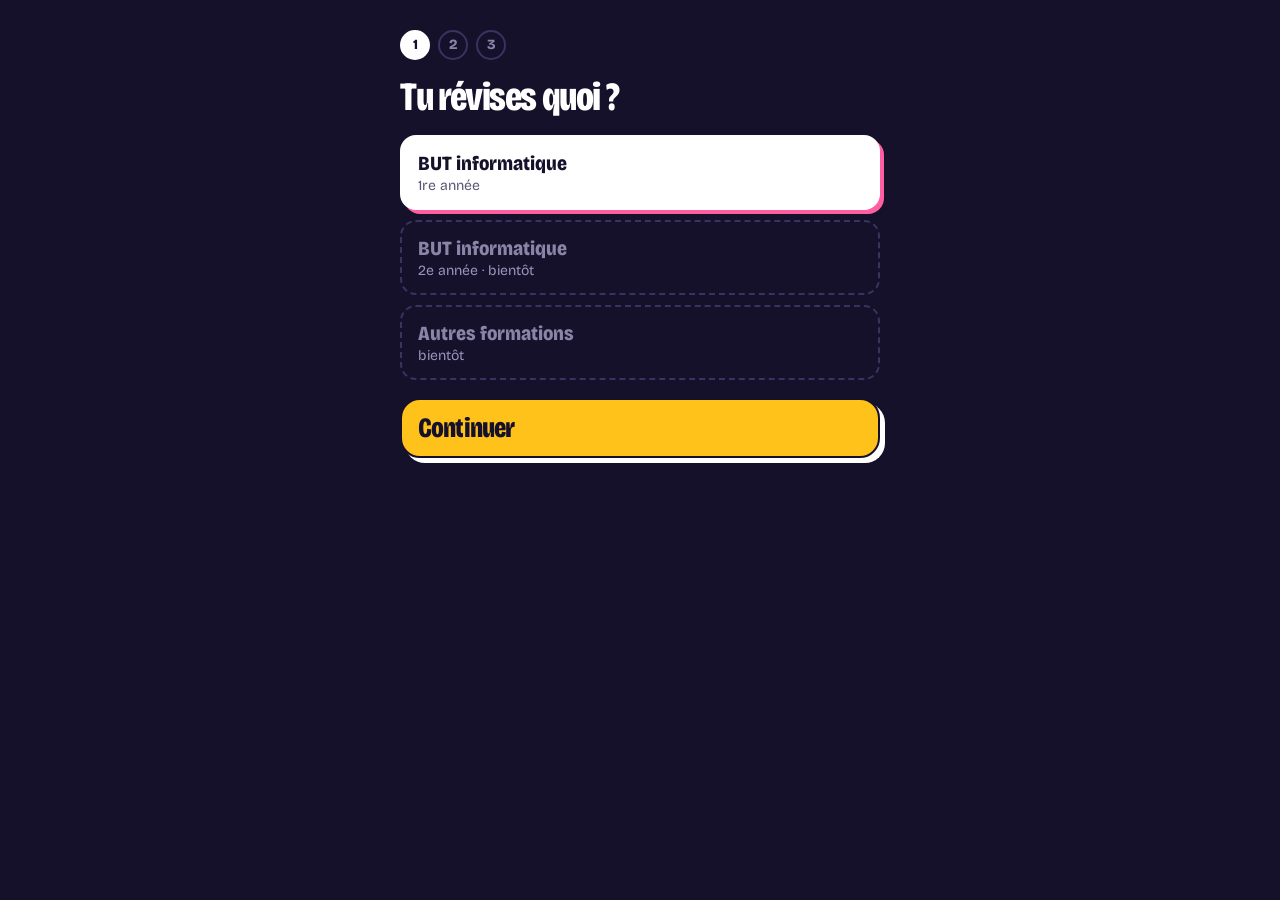
==== commit d3aa61e5: "Apparence : réglage thème et taille (lu avant le rendu, synchronisé), rubrique en tête des Paramètre" ====
--- a/index.html
+++ b/index.html
@@ -19,6 +19,7 @@
   <meta name="apple-mobile-web-app-status-bar-style" content="black-translucent">
   <meta name="apple-mobile-web-app-title" content="Facettes">
   <link rel="preload" href="polices/bricolage-grotesque.woff2" as="font" type="font/woff2" crossorigin>
+  <script src="apparence.js"></script>
   <link rel="stylesheet" href="theme.css">
   <link rel="stylesheet" href="fil.css">
 </head>
@@ -36,36 +37,9 @@
 <header class="f-entete">
   <button class="f-marque" id="btn-accueil" type="button" aria-label="Facettes, retour à l'accueil"><svg class="f-symbole" viewBox="0 0 256 256" aria-hidden="true"><g transform="translate(-10 12)"><rect x="82" y="32" width="42" height="42" rx="10" fill="#7B4DFF"/><rect x="32" y="82" width="42" height="42" rx="10" fill="#7B4DFF"/><rect x="82" y="82" width="42" height="42" rx="10" fill="#FF5FA2"/><rect x="132" y="82" width="42" height="42" rx="10" fill="#FF6B3D"/><rect x="182" y="82" width="42" height="42" rx="10" fill="#FFC21A"/><rect x="32" y="132" width="42" height="42" rx="10" fill="#FF5FA2"/><rect x="82" y="132" width="42" height="42" rx="10" fill="#FF6B3D"/><rect x="132" y="132" width="42" height="42" rx="10" fill="#FFC21A"/><rect x="182" y="132" width="42" height="42" rx="10" fill="#00C08B"/><rect x="82" y="182" width="42" height="42" rx="10" fill="#FFC21A"/><rect x="132" y="182" width="42" height="42" rx="10" fill="#00C08B"/><rect x="132" y="32" width="42" height="42" rx="10" fill="#16112B" transform="translate(24 -24) rotate(15 153 53)"/></g></svg>Facettes</button>
   <span class="f-score cache" id="score" aria-live="polite"></span>
-  <button class="f-menu" id="btn-reglages" type="button" aria-label="Réglages et progression">
-    <svg viewBox="0 0 24 24" fill="none" stroke="currentColor" stroke-width="2.4" stroke-linecap="round" aria-hidden="true">
-      <path d="M4 7h16M4 12h16M4 17h16"></path>
-    </svg>
-  </button>
+  <!-- Quitter la session (visible seulement pendant le fil ; en Survie, demande confirmation) -->
+  <button class="f-menu f-quitter" id="btn-quitter" type="button" aria-label="Quitter la session"><svg viewBox="0 0 24 24" fill="none" stroke="currentColor" stroke-width="2.8" stroke-linecap="round" aria-hidden="true"><path d="M6 6l12 12M18 6L6 18"/></svg></button>
 </header>
-
-<!-- Réglages : rempli par app.js à chaque ouverture -->
-<dialog class="f-reglages" id="reglages" aria-labelledby="titre-reglages">
-  <div class="f-reglages-haut">
-    <h2 id="titre-reglages" tabindex="-1" autofocus>Réglages</h2>
-    <button class="f-option f-fermer" id="btn-fermer-reglages" type="button">Fermer</button>
-  </div>
-  <section>
-    <h3>Matières</h3>
-    <div class="f-pastilles" id="choix-matieres"></div>
-  </section>
-  <section>
-    <h3>Jeux</h3>
-    <div class="f-pastilles" id="choix-formats"></div>
-  </section>
-  <section>
-    <h3>Compte</h3>
-    <div class="f-compte" id="compte"></div>
-  </section>
-  <section class="f-reglages-bas">
-    <button class="f-zero" id="btn-zero" type="button">Effacer ma progression</button>
-  </section>
-  <p class="f-version" id="version">Version inconnue (hors ligne ou premier lancement)</p>
-</dialog>
 
 <!-- Tes données (RGPD) : rempli par donnees.js -->
 <dialog class="f-reglages" id="donnees" aria-labelledby="titre-donnees"></dialog>
@@ -83,6 +57,9 @@
 <!-- Portail d'accueil obligatoire (parcours, compte, profil) : rempli par portail.js -->
 <section class="f-accueil f-portail cache" id="portail" aria-label="Bienvenue"></section>
 
+<!-- Profil (avatar, stats, semaine, matières) : rempli par profil.js -->
+<section class="f-accueil f-profil cache" id="profil" aria-label="Ton profil"></section>
+
 <!-- Écran Amis : rempli par amis.js -->
 <section class="f-accueil f-amis cache" id="amis" aria-label="Amis"></section>
 
@@ -91,6 +68,7 @@
   <button type="button" data-onglet="disco"><svg viewBox="0 0 24 24" aria-hidden="true"><circle cx="12" cy="12" r="9" fill="none" stroke="currentColor" stroke-width="2.2"/><circle cx="12" cy="12" r="5" fill="none" stroke="currentColor" stroke-width="1.2" opacity=".6"/><circle cx="12" cy="12" r="2" fill="currentColor"/></svg><span>Disco</span></button>
   <button type="button" data-onglet="accueil"><svg viewBox="0 0 24 24" aria-hidden="true"><rect x="5" y="5" width="6" height="6" rx="1.5" fill="currentColor"/><rect x="13" y="5" width="6" height="6" rx="1.5" fill="currentColor" opacity=".6"/><rect x="5" y="13" width="6" height="6" rx="1.5" fill="currentColor" opacity=".6"/><rect x="13" y="13" width="6" height="6" rx="1.5" fill="currentColor"/></svg><span>Accueil</span></button>
   <button type="button" data-onglet="amis"><svg viewBox="0 0 24 24" aria-hidden="true"><circle cx="9" cy="8.5" r="3.5" fill="none" stroke="currentColor" stroke-width="2.2"/><path d="M2.5 20c.6-3.6 3.2-5.5 6.5-5.5s5.9 1.9 6.5 5.5" fill="none" stroke="currentColor" stroke-width="2.2" stroke-linecap="round"/><circle cx="17" cy="7.5" r="2.6" fill="none" stroke="currentColor" stroke-width="1.8"/><path d="M17.5 12.5c2.3.2 3.7 1.7 4.1 4.2" fill="none" stroke="currentColor" stroke-width="1.8" stroke-linecap="round"/></svg><span>Amis</span><span class="f-nav-pastille cache" aria-hidden="true"></span></button>
+  <button type="button" data-onglet="profil"><svg viewBox="0 0 24 24" aria-hidden="true"><circle cx="12" cy="8" r="4" fill="none" stroke="currentColor" stroke-width="2.2"/><path d="M4.5 20.5c.8-4 3.8-6.2 7.5-6.2s6.7 2.2 7.5 6.2" fill="none" stroke="currentColor" stroke-width="2.2" stroke-linecap="round"/></svg><span>Profil</span></button>
 </nav>
 
 <main class="f-fil cache" id="fil" aria-label="Fil de révision">
@@ -105,6 +83,7 @@
 <script src="vendor/supabase-2.119.2.js"></script>
 <script src="compte.js"></script>
 <script src="portail.js"></script>
+<script src="profil.js"></script>
 <script src="donnees.js"></script>
 <script src="classement.js"></script>
 <script src="amis.js"></script>
--- a/fil.css
+++ b/fil.css
@@ -84,6 +84,18 @@
 }
 .f-menu svg { width: 20px; height: 20px; }
 .f-menu:active { transform: translate(3px, 3px); box-shadow: none; }
+/* Hors du fil, l'en-tête a un fond : le contenu qui défile ne passe plus sous la pilule */
+body:not(.fil-ouvert) .f-entete { background: var(--encre); padding-bottom: 10px; }
+/* PC : en-tête, barre du bas et roue du profil alignés sur la colonne centrale */
+@media (min-width: 700px) {
+  .f-entete, .f-nav { max-width: 560px; margin-inline: auto; }
+  .f-nav { border-radius: 20px 20px 0 0; }
+  .f-profil-roue { right: calc((100vw - 560px) / 2 + 16px); }
+}
+/* ✕ : seulement pendant le fil */
+.f-quitter { display: none; width: 44px; height: 44px; }
+body.fil-ouvert .f-quitter { display: grid; }
+.f-quitter.confirmer { width: auto; padding: 0 14px; border-radius: 999px; background: var(--rate); font: 800 15px var(--police); }
 
 /* ---------- Le fil ----------
    Un écran = une carte. scroll-snap-stop: always empêche de sauter plusieurs cartes d'un coup de pouce. */
@@ -285,26 +297,10 @@
 .f-reglages section + section { border-top: 2px dashed var(--trait-doux, #E6E9EE); }
 .f-reglages h3 { font-size: 20px; font-weight: 800; letter-spacing: -0.01em; }
 .f-reglages .f-discret { font-size: 15px; margin-top: 2px; }
-.f-fermer { padding: 8px 14px; font-weight: 700; }
-.f-reglages-bas { display: flex; justify-content: center; }
-.f-zero { padding: 6px 10px; border: 0; background: none; color: var(--gris); font: 700 14px var(--police); text-decoration: underline; cursor: pointer; }
-.f-zero.confirmer { color: #D23B53; }
-
-.f-pastilles { display: flex; flex-wrap: wrap; gap: 8px; margin-top: 12px; }
-.f-pastille {
-  display: inline-flex; align-items: center; gap: 8px; padding: 7px 14px 8px;
-  border: var(--trait); border-radius: 999px; background: var(--papier); color: var(--gris);
-  font: 600 15px var(--police); cursor: pointer; box-shadow: none;
-  transition: background-color .15s, box-shadow .15s, transform .1s;
-}
-.f-pastille::before { content: ""; width: 12px; height: 12px; border: 2px solid var(--encre); border-radius: 50%; background: var(--papier); }
-.f-pastille[aria-pressed="true"] { color: var(--encre); box-shadow: var(--ombre-petite); }
-.f-pastille[aria-pressed="true"]::before { background: var(--pastille, var(--encre)); }
-.f-pastille:active { transform: translate(2px, 2px); }
-.f-pastille.secoue { animation: f-secoue .3s; }
-
-
-.f-danger { text-align: center; font-weight: 700; margin-top: 12px; width: 100%; }
+.f-fermer { min-height: 44px; padding: 8px 14px; font-weight: 700; }
+
+
+
 
 /* ---------- Compte ---------- */
 .f-compte { display: grid; gap: 10px; margin-top: 10px; }
@@ -315,23 +311,16 @@
 }
 .f-champ:focus-visible { outline: 3px solid var(--c, #7B4DFF); outline-offset: 2px; }
 .f-compte-valider { text-align: center; font-weight: 700; }
-.f-compte-actions .f-option { text-align: center; font-weight: 600; }
 .f-compte-msg { font-size: 15px; font-weight: 600; color: #B0003A; }
 .f-compte-msg:empty { display: none; }
-.f-compte-note { font-size: 14px; }
-.f-pseudo { display: grid; gap: 8px; }
-.f-pseudo .f-lien { display: inline; margin-left: 4px; }
 .f-turnstile { min-height: 65px; }
-.f-donnees-ouvrir { text-align: center; font-weight: 600; }
 
 /* ---------- Tes données ---------- */
 .f-donnees { display: grid; gap: 12px; font-size: 16px; line-height: 1.45; }
 .f-donnees a { color: var(--encre); font-weight: 700; }
 .f-donnees-export, .f-donnees-enregistrer { text-align: center; font-weight: 700; margin-top: 4px; }   /* place réservée au widget anti-robot, pour éviter un saut */
-.f-compte .f-danger { margin-top: 0; }
 .f-lien { justify-self: start; padding: 0; border: 0; background: none; font: 600 15px var(--police); color: var(--encre); text-decoration: underline; cursor: pointer; }
-@media (max-width: 380px) { .f-compte-form { grid-template-columns: minmax(0, 1fr); } }
-.f-danger.confirmer { background: var(--rate); }
+@media (max-width: 420px) { .f-compte-form { grid-template-columns: minmax(0, 1fr); } }   /* e-mail pleine largeur, bouton dessous */
 
 /* ---------- Texte à trous ---------- */
 .f-phrase { font-size: 21px; font-weight: 600; line-height: 1.45; letter-spacing: -0.01em; }
@@ -346,7 +335,7 @@
 /* ---------- Associer ---------- */
 .f-paires { display: grid; grid-template-columns: 1fr 1.45fr; gap: 10px; align-items: start; }
 .f-paires .f-colonne { display: grid; gap: 10px; }
-.f-paires .f-option { font-size: 15px; padding: 10px 11px; }
+.f-paires .f-option { min-height: 44px; font-size: 15px; padding: 10px 11px; }
 .f-paires .f-gauche { font-family: var(--mono); font-weight: 700; font-size: 14px; }
 /* Paires trouvées : une bande verte par paire, qui se pose au-dessus des boutons restants */
 .f-faites { display: grid; gap: 8px; }
@@ -442,8 +431,6 @@
 /* Avant la capture, le titre reste caché : il apparaîtra collé lettre par lettre (pas de clignotement) */
 .f-otage:not(.capture):not(.termine) .f-lettre { opacity: 0; }
 
-/* Numéro de version, en bas des réglages */
-.f-version { padding: 0 18px 18px; font-size: 13px; color: var(--gris); text-align: center; }
 
 /* Étiquette « Nouvelle version » posée en bas de l'écran */
 .f-maj {
@@ -654,7 +641,7 @@
 /* ---------- Classement ---------- */
 .f-classement-onglets { display: grid; grid-template-columns: 1fr 1fr; gap: 8px; }
 .f-classement-onglet {
-  padding: 10px; border: 2.5px solid #FFFFFF; border-radius: 999px; background: none; color: #FFFFFF;
+  min-height: 44px; padding: 10px; border: 2.5px solid #FFFFFF; border-radius: 999px; background: none; color: #FFFFFF;
   font: 700 16px var(--police); cursor: pointer;
 }
 .f-classement-onglet[aria-selected="true"] { background: #FFFFFF; color: var(--encre); box-shadow: 3px 3px 0 #FF5FA2; }
@@ -670,7 +657,8 @@
   box-shadow: 3px 3px 0 #7B4DFF; font-size: 17px;
 }
 .f-classement-rang { font-weight: 800; font-size: 20px; font-stretch: 80%; }
-.f-classement-pseudo { font-weight: 600; overflow: hidden; text-overflow: ellipsis; white-space: nowrap; }
+.f-classement-pseudo { display: flex; align-items: center; gap: 10px; min-width: 0; font-weight: 600; }
+.f-classement-nom { min-width: 0; overflow: hidden; text-overflow: ellipsis; white-space: nowrap; }
 .f-classement-pseudo small { font-weight: 500; color: var(--gris); }
 .f-classement-score { font-weight: 800; font-size: 20px; }
 .f-classement-ligne.or { background: #FFC21A; }
@@ -678,6 +666,118 @@
 .f-classement-ligne.bleu { background: #8FA3FF; }
 .f-classement-ligne.moi { outline: 3px solid #00C08B; outline-offset: 2px; box-shadow: 3px 3px 0 #00C08B; }
 .f-classement-sep { text-align: center; color: #CFC9E8; font-weight: 800; letter-spacing: .2em; }
+
+/* ---------- Paramètres : listes en cartes blanches groupées, interrupteurs ---------- */
+.f-param-col { gap: 8px; }
+.f-param-haut { display: flex; align-items: center; gap: 4px; min-height: 48px; }
+.f-param-retour {
+  display: grid; place-items: center; width: 44px; height: 44px; margin-left: -10px; padding: 0;
+  border: 0; background: none; color: #FFFFFF; cursor: pointer;
+}
+.f-param-retour svg { width: 26px; height: 26px; }
+.f-param-titre { font-size: 30px; font-weight: 800; font-stretch: 80%; letter-spacing: -0.03em; line-height: 1; }
+.f-param-groupe { display: grid; gap: 8px; margin-top: 14px; }
+.f-param-groupe h2 { margin-inline: 4px; color: #B9B4D6; font-size: 13px; font-weight: 700; letter-spacing: .06em; text-transform: uppercase; }
+.f-param-sensible h2 { color: #FF8A8A; }
+.f-param-carte { display: grid; border: var(--trait); border-radius: 18px; background: var(--papier); color: var(--encre); overflow: hidden; }
+.f-param-ligne {
+  display: flex; align-items: center; justify-content: space-between; gap: 12px; width: 100%; min-height: 54px; padding: 0 16px;
+  border: 0; background: none; color: var(--encre); font: 600 17px var(--police); text-align: left;
+}
+button.f-param-ligne { cursor: pointer; }
+.f-param-ligne + .f-param-ligne { border-top: 1.5px solid #E6E3F0; }
+.f-param-valeur { display: flex; align-items: center; gap: 6px; min-width: 0; color: var(--gris); font-size: 15px; font-weight: 500; overflow-wrap: anywhere; text-align: right; }
+.f-param-valeur svg { flex: none; width: 18px; height: 18px; }
+.f-param-danger { color: #B42323; }
+.f-param-danger.confirmer { background: var(--rate); }
+.f-param-note, .f-param-intro { margin-inline: 4px; color: #B9B4D6; font-size: 14px; }
+.f-param-intro { margin-bottom: 6px; font-size: 15px; }
+.f-param-message { color: #FF8FA8; font-weight: 600; }
+.f-param-message:empty { display: none; }
+.f-param-version { margin-top: 18px; color: #8A84A6; font-size: 13px; text-align: center; }
+.f-param-nom { flex: 1; }
+.f-param-pastille { flex: none; width: 16px; height: 16px; border: 2px solid var(--encre); border-radius: 50%; background: var(--c); }
+.f-param-curseur {
+  position: relative; flex: none; width: 50px; height: 30px; border: 2px solid var(--encre); border-radius: 999px;
+  background: #D9D6E5; transition: background-color .15s;
+}
+.f-param-curseur::after {
+  content: ""; position: absolute; top: 2px; left: 2px; width: 22px; height: 22px; box-sizing: border-box;
+  border: 2px solid var(--encre); border-radius: 50%; background: #FFFFFF; transition: translate .15s;
+}
+.f-param-inter[aria-checked="true"] .f-param-curseur { background: #00C08B; }
+.f-param-inter[aria-checked="true"] .f-param-curseur::after { translate: 20px 0; }
+.f-param-inter.secoue { animation: f-secoue .3s; }
+
+.f-modifier-col { gap: 16px; }
+.f-modifier-enregistrer { position: sticky; bottom: max(16px, env(safe-area-inset-bottom)); justify-content: center; margin-top: 4px; font-size: 18px; }
+.f-modifier-col .f-param-note { margin-inline: 0; }
+.f-modifier-col .f-portail-erreur:empty { min-height: 0; }
+.f-modifier-enregistrer:disabled { opacity: .6; }
+.f-profil-ok { color: #B9F6CA; font-weight: 700; }
+
+/* Apparence : sélecteurs segmentés (thème, taille) */
+.f-param-apparence { gap: 12px; padding: 12px 14px; }
+.f-param-reglage { display: grid; gap: 8px; }
+.f-param-reglage-nom { font-size: 15px; font-weight: 700; }
+.f-segment { display: grid; grid-template-columns: repeat(3, minmax(0, 1fr)); gap: 6px; padding: 4px; border-radius: 12px; background: #EFEAE0; }
+.f-segment button {
+  min-height: 44px; border: 2px solid transparent; border-radius: 9px; background: none; color: var(--gris);
+  font: 700 14px var(--police); cursor: pointer;
+}
+.f-segment button[aria-pressed="true"] { border-color: var(--encre); background: #FFFFFF; color: var(--encre); box-shadow: 2px 2px 0 var(--encre); font-weight: 800; }
+.f-segment-taille button:nth-child(1) { font-size: 13px; }
+.f-segment-taille button:nth-child(2) { font-size: 16px; }
+.f-segment-taille button:nth-child(3) { font-size: 19px; }
+
+/* ---------- Profil : sobre, sans ombres d'autocollant ---------- */
+.f-profil-col { gap: 20px; }
+.f-avatar-initiale { background: #E9E4FF; color: var(--encre); font: 800 calc(var(--taille-avatar, 40px) * .42) var(--police); }
+.f-profil-invitation {
+  min-height: 44px; padding: 0 6px; border: 0; background: none; color: #FFC21A;
+  font: 700 14px var(--police); text-decoration: underline; cursor: pointer;
+}
+/* La roue occupe le coin de l'en-tête, sur l'axe de la pilule « Facettes » */
+.f-profil-roue {
+  position: fixed; z-index: 11; top: calc(var(--haut) - 2px); right: max(16px, env(safe-area-inset-right));
+  display: grid; place-items: center; width: 44px; height: 44px; padding: 0;
+  border: 2px solid #3A3260; border-radius: 50%; background: none; color: #FFFFFF; cursor: pointer;
+}
+.f-profil-roue svg { width: 24px; height: 24px; }
+.f-profil-tete { display: grid; justify-items: center; gap: 6px; text-align: center; }
+.f-profil-tete .f-avatar { border: 3px solid #FFFFFF; }
+.f-profil-pseudo { margin-top: 8px; font-size: 30px; font-weight: 800; font-stretch: 85%; letter-spacing: -0.02em; line-height: 1; overflow-wrap: anywhere; }
+.f-profil-ligne { color: #B9B4D6; font-size: 15px; }
+.f-profil-modifier {
+  margin-top: 8px; min-height: 44px; padding: 0 22px; border: 2px solid #FFFFFF; border-radius: 999px;
+  background: none; color: #FFFFFF; font: 700 15px var(--police); cursor: pointer;
+}
+.f-profil-modifier:disabled { opacity: .45; cursor: default; }
+.f-profil-stats { display: flex; justify-content: space-around; padding: 14px 0; border-block: 2px solid #3A3260; }
+.f-profil-stat { display: grid; justify-items: center; gap: 4px; }
+.f-profil-stat b { font-size: 26px; font-weight: 800; line-height: 1; }
+.f-profil-stat span { color: #B9B4D6; font-size: 13px; }
+.f-profil-bloc { display: grid; gap: 12px; }
+.f-profil-bloc-tete { display: flex; justify-content: space-between; align-items: baseline; }
+.f-profil-bloc h2 { font-size: 17px; font-weight: 800; }
+.f-profil-resume { color: #FFC21A; font-size: 14px; font-weight: 700; }
+.f-profil-semaine { display: grid; grid-template-columns: repeat(7, minmax(0, 1fr)); gap: 8px; list-style: none; padding: 0; }
+.f-profil-jour { display: grid; justify-items: center; gap: 5px; color: #8A84A6; font-size: 12px; font-weight: 700; }
+.f-profil-pastille {
+  display: grid; place-items: center; width: 34px; height: 34px; border: 2px solid #3A3260; border-radius: 50%;
+  color: var(--encre); font-size: 12px; font-weight: 800;
+}
+.f-profil-jour.joue .f-profil-pastille { border-color: #FFC21A; background: #FFC21A; }
+.f-profil-jour.aujourdhui { color: #FFFFFF; }
+.f-profil-jour.aujourdhui .f-profil-pastille { border-color: #FFFFFF; }
+.f-profil-jour.futur { opacity: .45; }
+.f-profil-tout { min-height: 44px; margin-block: -12px; padding: 0; border: 0; background: none; color: #FFC21A; font: 700 14px var(--police); cursor: pointer; }
+.f-profil-matieres { display: grid; gap: 11px; list-style: none; padding: 0; }
+.f-profil-matiere { display: flex; align-items: center; gap: 10px; }
+.f-profil-matiere-nom { flex: none; width: 132px; overflow: hidden; text-overflow: ellipsis; white-space: nowrap; font-size: 14px; font-weight: 600; }
+.f-profil-barre { flex: 1; height: 10px; border-radius: 999px; background: #2A2347; overflow: hidden; }
+.f-profil-rempli { display: block; width: var(--part, 0%); height: 100%; border-radius: 999px; background: var(--c); }
+.f-profil-matiere-part { flex: none; width: 40px; text-align: right; color: #B9B4D6; font-size: 13px; }
 .f-survie-rang { font-weight: 800; font-size: 18px; color: var(--encre); }
 /* ---------- Ta discothèque : le bac à disques ---------- */
 /* Une pochette par matière (couleur --c de la matière), la pochette centrée sort son vinyle : --sortie = 0,15 à 1 */
@@ -725,7 +825,7 @@
   background: radial-gradient(circle, #16112B 0 6%, #FFE27A 7% 14%, #B8860B 15% 17%, #FFC21A 18% 60%, #E0A800 61% 63%, #FFC21A 64% 100%);
 }
 .f-bac-prec, .f-bac-suiv {
-  position: absolute; z-index: 3; top: 50%; translate: 0 -50%; width: 38px; height: 38px; border: var(--trait);
+  position: absolute; z-index: 3; top: 50%; translate: 0 -50%; width: 44px; height: 44px; border: var(--trait);
   border-radius: 50%; background: #FFFFFF; color: var(--encre); font: 800 22px/1 var(--police); cursor: pointer;
   box-shadow: 2px 2px 0 #7B4DFF;
 }
@@ -756,16 +856,21 @@
 .f-piste-nom { font-size: 15px; font-weight: 700; display: grid; }
 .f-piste-nom small { font-size: 12px; font-weight: 500; color: var(--gris); }
 .f-piste-jouer {
-  width: 34px; height: 34px; border: var(--trait); border-radius: 50%; background: var(--c); color: var(--encre);
+  width: 44px; height: 44px; border: var(--trait); border-radius: 50%; background: var(--c); color: var(--encre);
   font-size: 13px; cursor: pointer; box-shadow: 2px 2px 0 var(--encre);
 }
 .f-cases { grid-column: 3 / -1; display: flex; gap: 6px; }
+/* Zone tactile de 44 px, pastille visible de 28 px (dessinée par ::before) : répétée sur chaque piste, elle reste légère */
 .f-case {
-  padding: 3px 10px; border: 2px solid var(--encre); border-radius: 999px; background: #FFFFFF; color: var(--encre);
+  position: relative; isolation: isolate; min-height: 44px; padding: 0 12px; border: 0; background: none; color: var(--encre);
   font: 700 12px var(--police); cursor: pointer;
 }
-.f-case[aria-pressed="true"][data-cas="a_venir"] { background: #E6E3F5; box-shadow: 2px 2px 0 var(--encre); }
-.f-case[aria-pressed="true"][data-cas="ds_passe"] { background: #FFC21A; box-shadow: 2px 2px 0 var(--encre); }
+.f-case::before {
+  content: ""; position: absolute; inset: 8px 0; z-index: -1;
+  border: 2px solid var(--encre); border-radius: 999px; background: #FFFFFF;
+}
+.f-case[aria-pressed="true"][data-cas="a_venir"]::before { background: #E6E3F5; box-shadow: 2px 2px 0 var(--encre); }
+.f-case[aria-pressed="true"][data-cas="ds_passe"]::before { background: #FFC21A; box-shadow: 2px 2px 0 var(--encre); }
 .f-piste.grise .f-piste-nom, .f-piste.grise .f-piste-etat, .f-piste.grise .f-piste-jouer { opacity: .4; }
 
 /* Livret de cours (admin) */
@@ -807,7 +912,7 @@
 :root { --hauteur-nav: 62px; --bas-nav: max(6px, calc(env(safe-area-inset-bottom) - var(--manque-bas, 0px))); }
 .f-nav {
   position: fixed; left: 0; right: 0; bottom: 0; z-index: 9;
-  display: grid; grid-template-columns: repeat(3, 1fr);
+  display: grid; grid-template-columns: repeat(4, 1fr);
   height: calc(var(--hauteur-nav) + var(--bas-nav));
   padding: 6px max(12px, env(safe-area-inset-right)) var(--bas-nav) max(12px, env(safe-area-inset-left));
   background: var(--encre); border-top: 2px solid #3A3260;
@@ -837,6 +942,8 @@
 body.portail-ouvert .f-accueil:not(#portail), body.portail-ouvert .f-maj { display: none !important; }
 #portail { padding-top: calc(var(--haut) + 18px); }
 .f-portail-col { gap: 18px; }
+/* Formulaire de profil (portail étape 3 et « Modifier mon profil ») : même espacement que la colonne */
+.f-profil-form { display: grid; gap: 18px; }
 .f-portail-etapes { display: flex; gap: 8px; padding: 0; margin: 0; list-style: none; }
 .f-portail-etapes li {
   display: grid; place-items: center; width: 30px; height: 30px; border: 2px solid #3A3260; border-radius: 50%;
@@ -854,10 +961,37 @@
 .f-portail-parcours[aria-pressed="true"] { background: #FFFFFF; color: var(--encre); box-shadow: 4px 4px 0 #FF5FA2; }
 .f-portail-parcours[aria-pressed="true"] span { color: var(--gris); }
 .f-portail-parcours[aria-disabled="true"] { border-style: dashed; border-color: #3A3260; color: #8A84A6; cursor: default; }
-.f-portail-parcours[aria-disabled="true"] span { color: #6F6896; }
-.f-portail-retour { justify-self: start; padding: 6px 0; border: 0; background: none; color: #CFC9E8; font: 700 15px var(--police); cursor: pointer; }
+.f-portail-parcours[aria-disabled="true"] span { color: #9A94BC; }   /* 6,5:1 sur la nuit */
+.f-portail-retour { justify-self: start; min-height: 44px; padding: 6px 0; border: 0; background: none; color: #CFC9E8; font: 700 15px var(--police); cursor: pointer; }
 .f-portail-compte { padding: 16px; border-radius: 18px; background: var(--papier); color: var(--encre); }
 .f-portail-horsligne { color: #FFC21A; }
+.f-avatar {
+  flex: none; display: inline-grid; place-items: center; width: var(--taille-avatar, 40px); height: var(--taille-avatar, 40px);
+  border: 2px solid var(--encre); border-radius: 50%; background: var(--avatar, #7B4DFF); color: #FFFFFF;
+}
+.f-avatar svg { width: 62%; height: 62%; }
+.f-portail-champ { display: grid; gap: 6px; font-weight: 700; }
+.f-portail-champ input {
+  padding: 11px 12px; border: var(--trait); border-radius: 12px; background: var(--papier); color: var(--encre); font: 600 16px var(--police);
+}
+.f-portail-erreur { min-height: 1em; color: #FF8FA8; font-weight: 600; }
+/* Aperçu au-dessus, choix en dessous : des pastilles de 44 px tiennent en largeur */
+.f-portail-avatar { display: grid; justify-items: center; gap: 12px; }
+.f-portail-avatar > .f-portail-apercu .f-avatar { box-shadow: 3px 3px 0 #FFFFFF; }
+.f-portail-choix { display: grid; gap: 8px; min-width: 0; }
+.f-portail-couleurs, .f-portail-symboles { display: flex; flex-wrap: wrap; justify-content: center; gap: 6px; }   /* 7 × 44 px + 6 × 6 px tiennent sur 354 px */
+.f-portail-couleur {
+  width: 44px; height: 44px; padding: 0; border: 2px solid var(--encre); border-radius: 50%; background: var(--avatar); cursor: pointer;
+}
+.f-portail-symbole {
+  display: grid; place-items: center; width: 44px; height: 44px; padding: 0; border: 2px solid #3A3260; border-radius: 10px;
+  background: none; color: #FFFFFF; cursor: pointer;
+}
+.f-portail-symbole svg { width: 20px; height: 20px; }
+.f-portail-couleur[aria-pressed="true"] { outline: 3px solid #FFFFFF; outline-offset: 2px; }
+.f-portail-symbole[aria-pressed="true"] { border-color: #FFFFFF; background: #2A2347; }
+.f-portail-prive { color: #CFC9E8; font-size: 14px; }
+.f-portail-message { min-height: 1.2em; color: #FFC21A; font-weight: 600; }
 
 /* ---------- Écran Amis ---------- */
 .f-amis-zone, .f-amis-rendu { display: grid; gap: 18px; }
@@ -873,6 +1007,7 @@
   padding: 8px 12px; border: 2px solid #3A3260; border-radius: 12px;
 }
 .f-amis-ligne b { font-size: 17px; overflow-wrap: anywhere; }
+.f-amis-qui { display: flex; align-items: center; gap: 10px; min-width: 0; }
 .f-amis-boutons { display: flex; gap: 8px; }
 .f-amis-action { padding: 6px 12px; font-size: 15px; font-weight: 700; }
 .f-amis-action.confirmer { background: var(--rate); }
@@ -912,3 +1047,6 @@
 }
 .f-bouton-survie:active { transform: translate(2px, 2px); }
 
+
+/* Liens du panneau de connexion (« Tes données », « Changer d'adresse ») : cibles de 44 px */
+.f-compte .f-lien { min-height: 44px; }
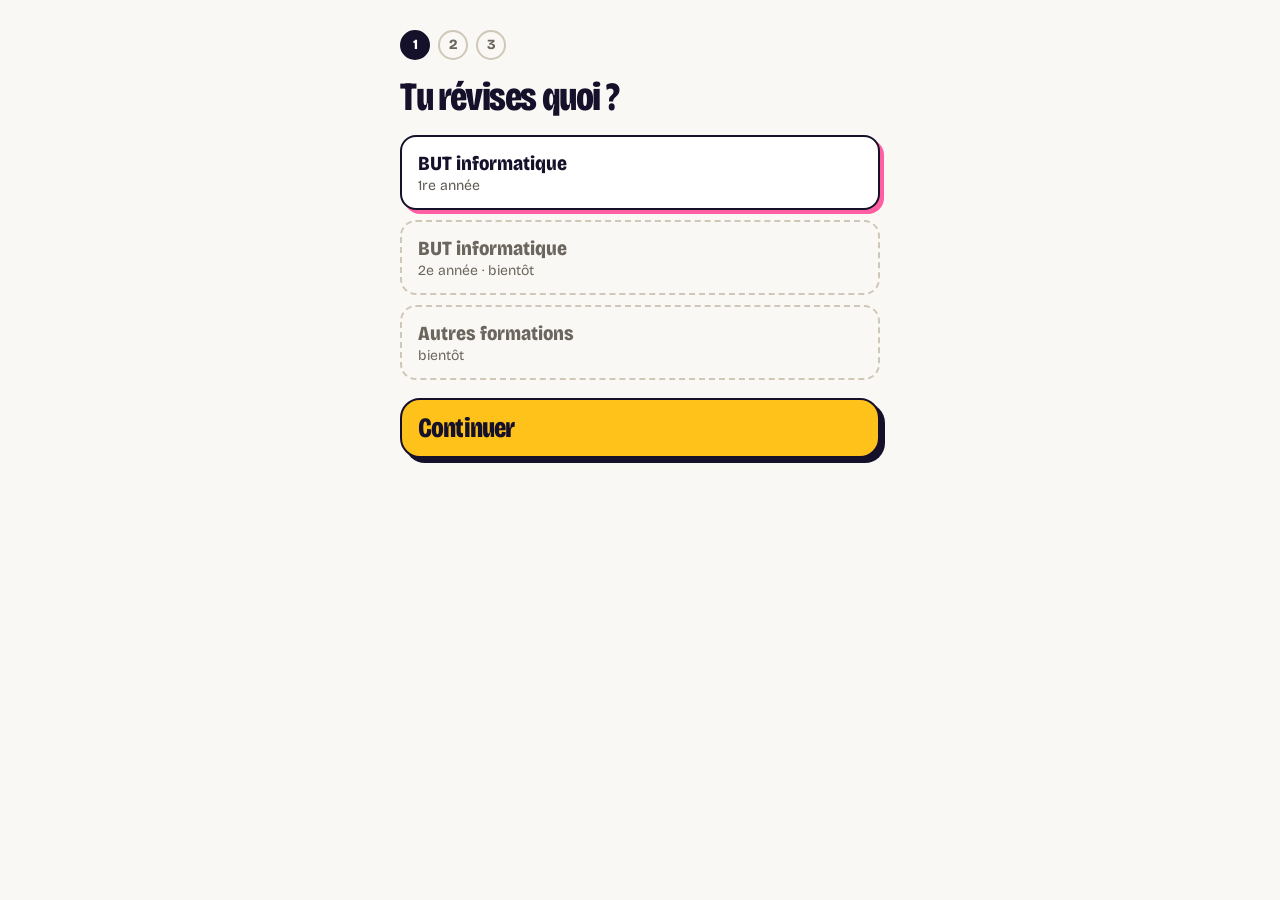
==== commit e55bfecf: "Thème clair « papier » (clair.css, thème effectif, barre d'état), audit de contraste ; roue des Para" ====
--- a/index.html
+++ b/index.html
@@ -22,6 +22,7 @@
   <script src="apparence.js"></script>
   <link rel="stylesheet" href="theme.css">
   <link rel="stylesheet" href="fil.css">
+  <link rel="stylesheet" href="clair.css">
 </head>
 <body>
 
@@ -37,6 +38,8 @@
 <header class="f-entete">
   <button class="f-marque" id="btn-accueil" type="button" aria-label="Facettes, retour à l'accueil"><svg class="f-symbole" viewBox="0 0 256 256" aria-hidden="true"><g transform="translate(-10 12)"><rect x="82" y="32" width="42" height="42" rx="10" fill="#7B4DFF"/><rect x="32" y="82" width="42" height="42" rx="10" fill="#7B4DFF"/><rect x="82" y="82" width="42" height="42" rx="10" fill="#FF5FA2"/><rect x="132" y="82" width="42" height="42" rx="10" fill="#FF6B3D"/><rect x="182" y="82" width="42" height="42" rx="10" fill="#FFC21A"/><rect x="32" y="132" width="42" height="42" rx="10" fill="#FF5FA2"/><rect x="82" y="132" width="42" height="42" rx="10" fill="#FF6B3D"/><rect x="132" y="132" width="42" height="42" rx="10" fill="#FFC21A"/><rect x="182" y="132" width="42" height="42" rx="10" fill="#00C08B"/><rect x="82" y="182" width="42" height="42" rx="10" fill="#FFC21A"/><rect x="132" y="182" width="42" height="42" rx="10" fill="#00C08B"/><rect x="132" y="32" width="42" height="42" rx="10" fill="#16112B" transform="translate(24 -24) rotate(15 153 53)"/></g></svg>Facettes</button>
   <span class="f-score cache" id="score" aria-live="polite"></span>
+  <!-- Roue des Paramètres : dans l'en-tête (au-dessus de tout), visible seulement sur l'écran Profil -->
+  <button class="f-menu f-parametres" id="btn-parametres" type="button" aria-label="Paramètres"><svg viewBox="0 0 24 24" fill="none" stroke="currentColor" stroke-width="2.2" stroke-linecap="round" stroke-linejoin="round" aria-hidden="true"><circle cx="12" cy="12" r="3.2"/><path d="M19.4 15a1.7 1.7 0 0 0 .3 1.8l.1.1a2 2 0 1 1-2.8 2.8l-.1-.1a1.7 1.7 0 0 0-1.8-.3 1.7 1.7 0 0 0-1 1.5V21a2 2 0 1 1-4 0v-.1a1.7 1.7 0 0 0-1.1-1.5 1.7 1.7 0 0 0-1.8.3l-.1.1a2 2 0 1 1-2.8-2.8l.1-.1a1.7 1.7 0 0 0 .3-1.8 1.7 1.7 0 0 0-1.5-1H3a2 2 0 1 1 0-4h.1a1.7 1.7 0 0 0 1.5-1.1 1.7 1.7 0 0 0-.3-1.8l-.1-.1a2 2 0 1 1 2.8-2.8l.1.1a1.7 1.7 0 0 0 1.8.3H9a1.7 1.7 0 0 0 1-1.5V3a2 2 0 1 1 4 0v.1a1.7 1.7 0 0 0 1 1.5 1.7 1.7 0 0 0 1.8-.3l.1-.1a2 2 0 1 1 2.8 2.8l-.1.1a1.7 1.7 0 0 0-.3 1.8V9a1.7 1.7 0 0 0 1.5 1H21a2 2 0 1 1 0 4h-.1a1.7 1.7 0 0 0-1.5 1z"/></svg></button>
   <!-- Quitter la session (visible seulement pendant le fil ; en Survie, demande confirmation) -->
   <button class="f-menu f-quitter" id="btn-quitter" type="button" aria-label="Quitter la session"><svg viewBox="0 0 24 24" fill="none" stroke="currentColor" stroke-width="2.8" stroke-linecap="round" aria-hidden="true"><path d="M6 6l12 12M18 6L6 18"/></svg></button>
 </header>
--- a/fil.css
+++ b/fil.css
@@ -90,11 +90,14 @@
 @media (min-width: 700px) {
   .f-entete, .f-nav { max-width: 560px; margin-inline: auto; }
   .f-nav { border-radius: 20px 20px 0 0; }
-  .f-profil-roue { right: calc((100vw - 560px) / 2 + 16px); }
 }
 /* ✕ : seulement pendant le fil */
 .f-quitter { display: none; width: 44px; height: 44px; }
 body.fil-ouvert .f-quitter { display: grid; }
+/* Roue des Paramètres : seulement sur l'écran Profil */
+.f-parametres { display: none; width: 44px; height: 44px; }
+body.vue-profil .f-parametres { display: grid; }
+.f-parametres svg { width: 22px; height: 22px; }
 .f-quitter.confirmer { width: auto; padding: 0 14px; border-radius: 999px; background: var(--rate); font: 800 15px var(--police); }
 
 /* ---------- Le fil ----------
@@ -737,13 +740,6 @@
   min-height: 44px; padding: 0 6px; border: 0; background: none; color: #FFC21A;
   font: 700 14px var(--police); text-decoration: underline; cursor: pointer;
 }
-/* La roue occupe le coin de l'en-tête, sur l'axe de la pilule « Facettes » */
-.f-profil-roue {
-  position: fixed; z-index: 11; top: calc(var(--haut) - 2px); right: max(16px, env(safe-area-inset-right));
-  display: grid; place-items: center; width: 44px; height: 44px; padding: 0;
-  border: 2px solid #3A3260; border-radius: 50%; background: none; color: #FFFFFF; cursor: pointer;
-}
-.f-profil-roue svg { width: 24px; height: 24px; }
 .f-profil-tete { display: grid; justify-items: center; gap: 6px; text-align: center; }
 .f-profil-tete .f-avatar { border: 3px solid #FFFFFF; }
 .f-profil-pseudo { margin-top: 8px; font-size: 30px; font-weight: 800; font-stretch: 85%; letter-spacing: -0.02em; line-height: 1; overflow-wrap: anywhere; }
@@ -799,7 +795,7 @@
 .f-pochette-face {
   position: relative; z-index: 1; display: flex; flex-direction: column; justify-content: space-between; align-items: flex-start;
   width: 100%; height: 100%; padding: 10px; border: var(--trait); border-radius: 12px; background: var(--c);
-  color: var(--encre); box-shadow: 4px 4px 0 #FFFFFF; text-align: left; overflow: hidden;
+  color: var(--sur, var(--encre)); box-shadow: 4px 4px 0 #FFFFFF;   /* texte blanc sur les matières foncées, comme le fil */ text-align: left; overflow: hidden;
   transform: translateZ(0);   /* calque à part : Safari dessine sinon le vinyle animé par-dessus la face */
 }
 .f-pochette-face::after {   /* cercles décoratifs de pochette */
--- a/clair.css
+++ b/clair.css
@@ -0,0 +1,84 @@
+/* ==========================================================
+   Facettes — thème clair « papier »
+   Ajustements des écrans « nuit » (accueil, discothèque, classement, amis, profil, paramètres, portail, en-tête,
+   barre du bas) quand le thème affiché est clair : data-effectif="clair" sur <html>, posé par apparence.js.
+   Le fil de cartes (couleurs des matières) ne change pas. Règles :
+   - fond papier, texte encre, texte secondaire #5E5A52 (7:1), texte discret #6B665D (5,5:1) ;
+   - les contours et ombres BLANCS des autocollants (pensés pour la nuit) deviennent ENCRE ;
+   - le jaune n'est plus une couleur de texte (illisible sur papier) : violet #6A3DF0 à la place.
+   ========================================================== */
+
+:root[data-effectif="clair"] {
+  --papier-fond: #FAF8F4;
+  --texte-2: #5E5A52;
+  --texte-3: #6B665D;
+  --filet-clair: #E4DED3;
+  --bord-clair: #CFC7B8;
+  --surface-2: #EFEAE0;
+  --accent-texte-clair: #6A3DF0;
+}
+
+/* ---------- Fonds, en-tête, barre du bas ---------- */
+:root[data-effectif="clair"] .f-accueil { background: var(--papier-fond); color: var(--encre); }
+:root[data-effectif="clair"] body:not(.fil-ouvert) .f-entete { background: var(--papier-fond); }
+:root[data-effectif="clair"] .f-nav { background: #FFFFFF; border-top-color: var(--filet-clair); }
+:root[data-effectif="clair"] .f-nav button { color: var(--texte-3); }
+:root[data-effectif="clair"] .f-nav button[aria-current="page"] { color: var(--accent-texte-clair); background: var(--surface-2); }
+:root[data-effectif="clair"] .f-nav button[aria-current="page"] svg { color: var(--accent-texte-clair); }
+:root[data-effectif="clair"] .f-nav button:focus-visible { outline-color: var(--accent-texte-clair); }
+
+/* ---------- Textes secondaires ---------- */
+:root[data-effectif="clair"] :is(.f-accueil-date, .f-boule-legende, .f-ligne-info, .f-arbre-intro, .f-classement-vide,
+  .f-classement-invitation p, .f-classement-sep, .f-bouton-survie span, .f-portail-parcours span, .f-portail-retour,
+  .f-portail-prive, .f-amis-message, .f-installer, .f-profil-ligne, .f-profil-stat span, .f-profil-matiere-part,
+  .f-param-groupe h2, .f-param-note, .f-param-intro) { color: var(--texte-2); }
+:root[data-effectif="clair"] :is(.f-ligne-info.discret, .f-param-version, .f-profil-jour, .f-installer-non,
+  .f-portail-etapes li, .f-portail-parcours[aria-disabled="true"], .f-portail-parcours[aria-disabled="true"] span) { color: var(--texte-3); }
+:root[data-effectif="clair"] :is(.f-boule-legende b, .f-installer b, .f-profil-jour.aujourdhui) { color: var(--encre); }
+
+/* ---------- Accents : le jaune devient violet pour le texte ---------- */
+:root[data-effectif="clair"] :is(.f-classement-bandeau, .f-profil-invitation, .f-profil-resume, .f-profil-tout,
+  .f-portail-horsligne, .f-portail-message) { color: var(--accent-texte-clair); }
+:root[data-effectif="clair"] :is(.f-param-message, .f-portail-erreur, .f-param-sensible h2) { color: #B42323; }
+:root[data-effectif="clair"] .f-profil-ok { color: #1D6A3A; }
+
+/* ---------- Filets et surfaces ---------- */
+:root[data-effectif="clair"] :is(.f-profil-stats) { border-color: var(--filet-clair); }
+:root[data-effectif="clair"] .f-profil-barre { background: #FFFFFF; box-shadow: inset 0 0 0 1.5px var(--encre); }
+:root[data-effectif="clair"] .f-profil-pastille { border-color: var(--bord-clair); background: #FFFFFF; }
+:root[data-effectif="clair"] .f-profil-jour.joue .f-profil-pastille { border-color: var(--encre); background: #FFC21A; }
+:root[data-effectif="clair"] .f-profil-jour.aujourdhui .f-profil-pastille { border-color: var(--encre); }
+:root[data-effectif="clair"] .f-facette-boule { fill: var(--surface-2); stroke: #D8D1C3; }
+:root[data-effectif="clair"] .f-bac-points i { background: #D8D1C3; }
+:root[data-effectif="clair"] .f-bac-points i.actif { background: var(--encre); }
+:root[data-effectif="clair"] .f-mini-vinyles i { border-color: #B5AC9C; }
+:root[data-effectif="clair"] .f-mini-vinyles i.plein { border-color: var(--encre); }
+:root[data-effectif="clair"] .f-amis-ligne { border-color: var(--bord-clair); background: #FFFFFF; }
+:root[data-effectif="clair"] .f-installer { border-color: #B5AC9C; }
+:root[data-effectif="clair"] .f-bulle-tube { color: var(--encre); }
+:root[data-effectif="clair"] .f-bulle-tube.jouee .f-bulle-texte { background: var(--surface-2); color: var(--texte-2); border-color: #B5AC9C; }
+
+/* ---------- Autocollants : contours et ombres blancs → encre ---------- */
+:root[data-effectif="clair"] .f-lancer-session { box-shadow: 5px 5px 0 var(--encre); }
+:root[data-effectif="clair"] .f-lancer-session:active { box-shadow: 1px 1px 0 var(--encre); }
+:root[data-effectif="clair"] .f-pochette-face { box-shadow: 4px 4px 0 var(--encre); }
+:root[data-effectif="clair"] .f-amis-activite { border-color: var(--encre); box-shadow: 3px 3px 0 var(--encre); }
+:root[data-effectif="clair"] .f-portail-avatar > .f-portail-apercu .f-avatar { box-shadow: 3px 3px 0 var(--encre); }
+:root[data-effectif="clair"] .f-profil-tete .f-avatar { border-color: var(--encre); box-shadow: 4px 4px 0 var(--encre); }
+:root[data-effectif="clair"] .f-param-carte { box-shadow: 3px 3px 0 var(--encre); }
+:root[data-effectif="clair"] .f-menu { box-shadow: var(--ombre-petite); }
+
+/* ---------- Boutons au trait blanc → trait encre ---------- */
+:root[data-effectif="clair"] :is(.f-classement-onglet, .f-bouton-survie, .f-portail-parcours, .f-profil-modifier) {
+  border-color: var(--encre); color: var(--encre);
+}
+:root[data-effectif="clair"] .f-profil-modifier { background: #FFFFFF; }
+:root[data-effectif="clair"] .f-portail-parcours[aria-disabled="true"] { border-color: var(--bord-clair); }
+:root[data-effectif="clair"] .f-installer-oui { border-color: var(--encre); }
+:root[data-effectif="clair"] .f-param-retour { color: var(--encre); }
+:root[data-effectif="clair"] .f-portail-etapes li { border-color: var(--bord-clair); }
+:root[data-effectif="clair"] .f-portail-etapes li.actuelle { border-color: var(--encre); background: var(--encre); color: #FFFFFF; }
+:root[data-effectif="clair"] .f-portail-symbole { border-color: var(--bord-clair); color: var(--encre); }
+:root[data-effectif="clair"] .f-portail-symbole[aria-pressed="true"] { border-color: var(--encre); background: var(--surface-2); }
+:root[data-effectif="clair"] .f-portail-couleur[aria-pressed="true"] { outline-color: var(--encre); }
+:root[data-effectif="clair"] .f-boule:focus-visible { outline-color: var(--encre); }
